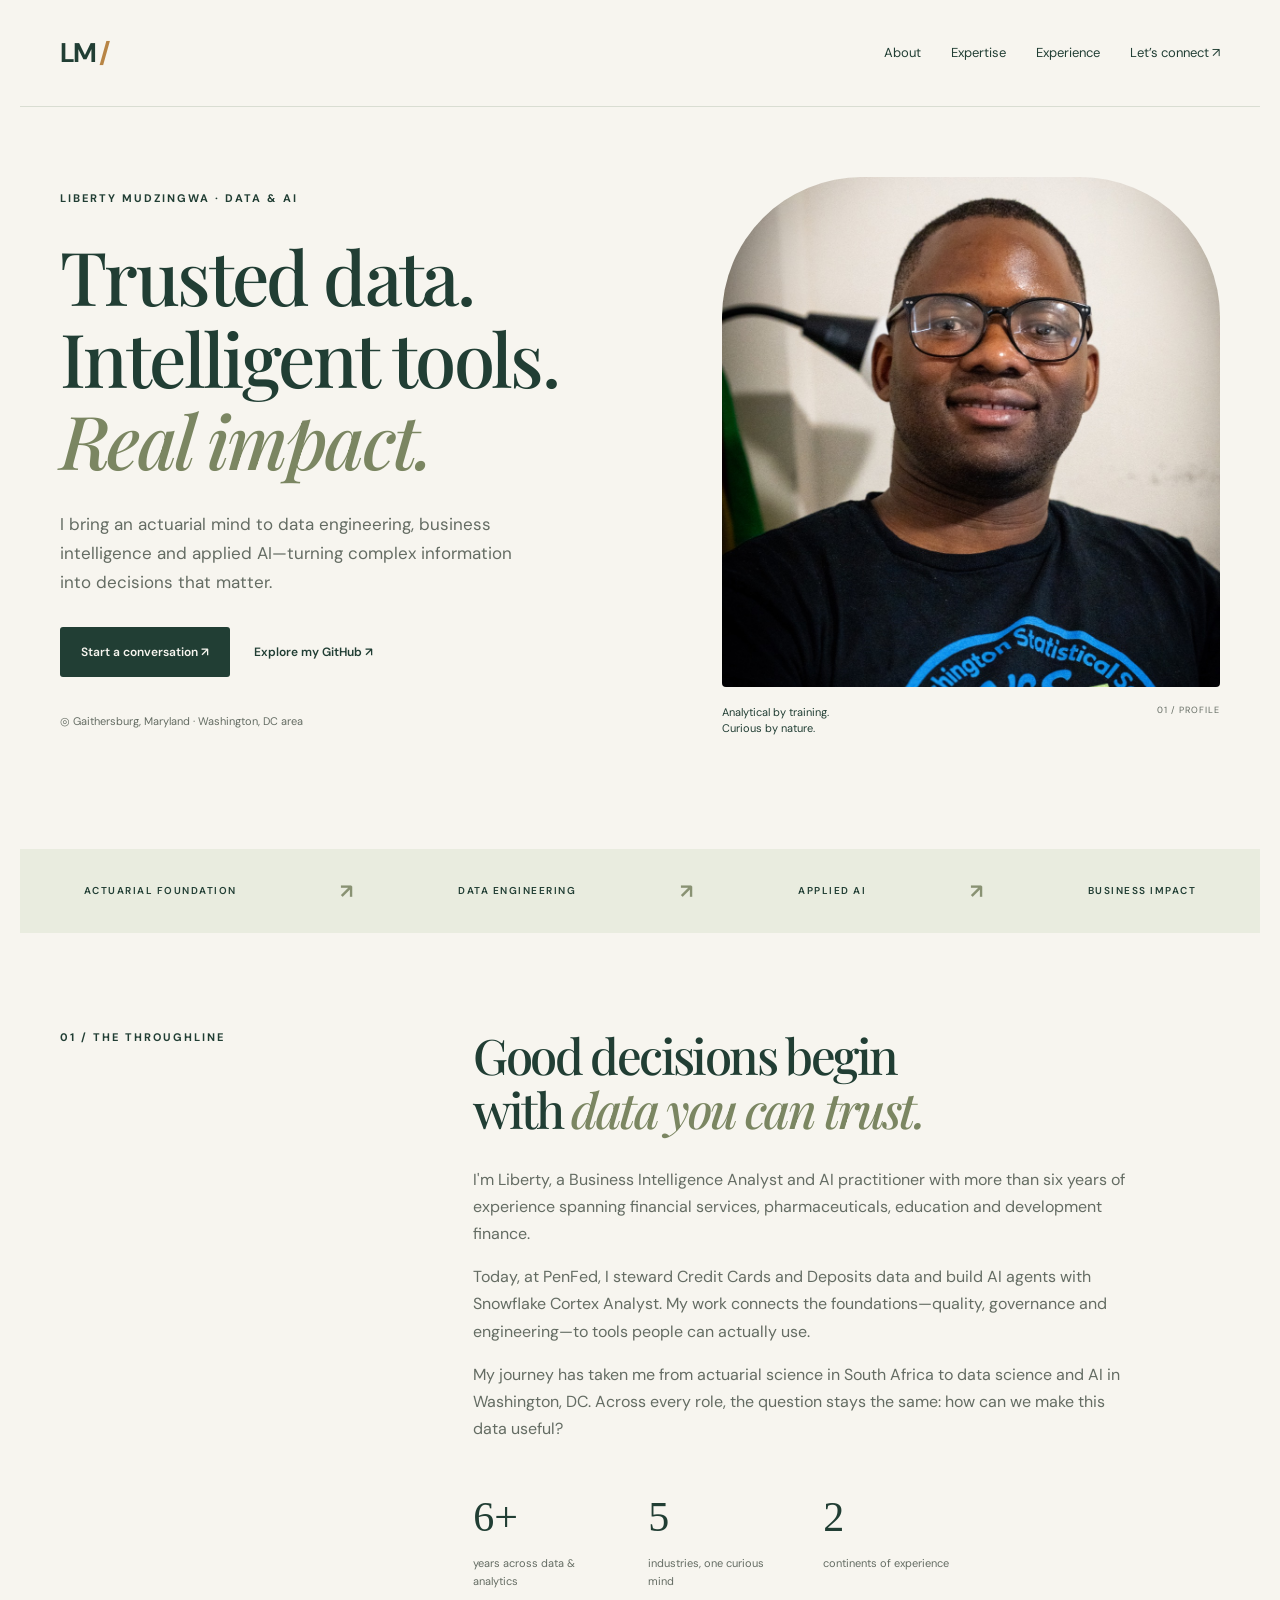
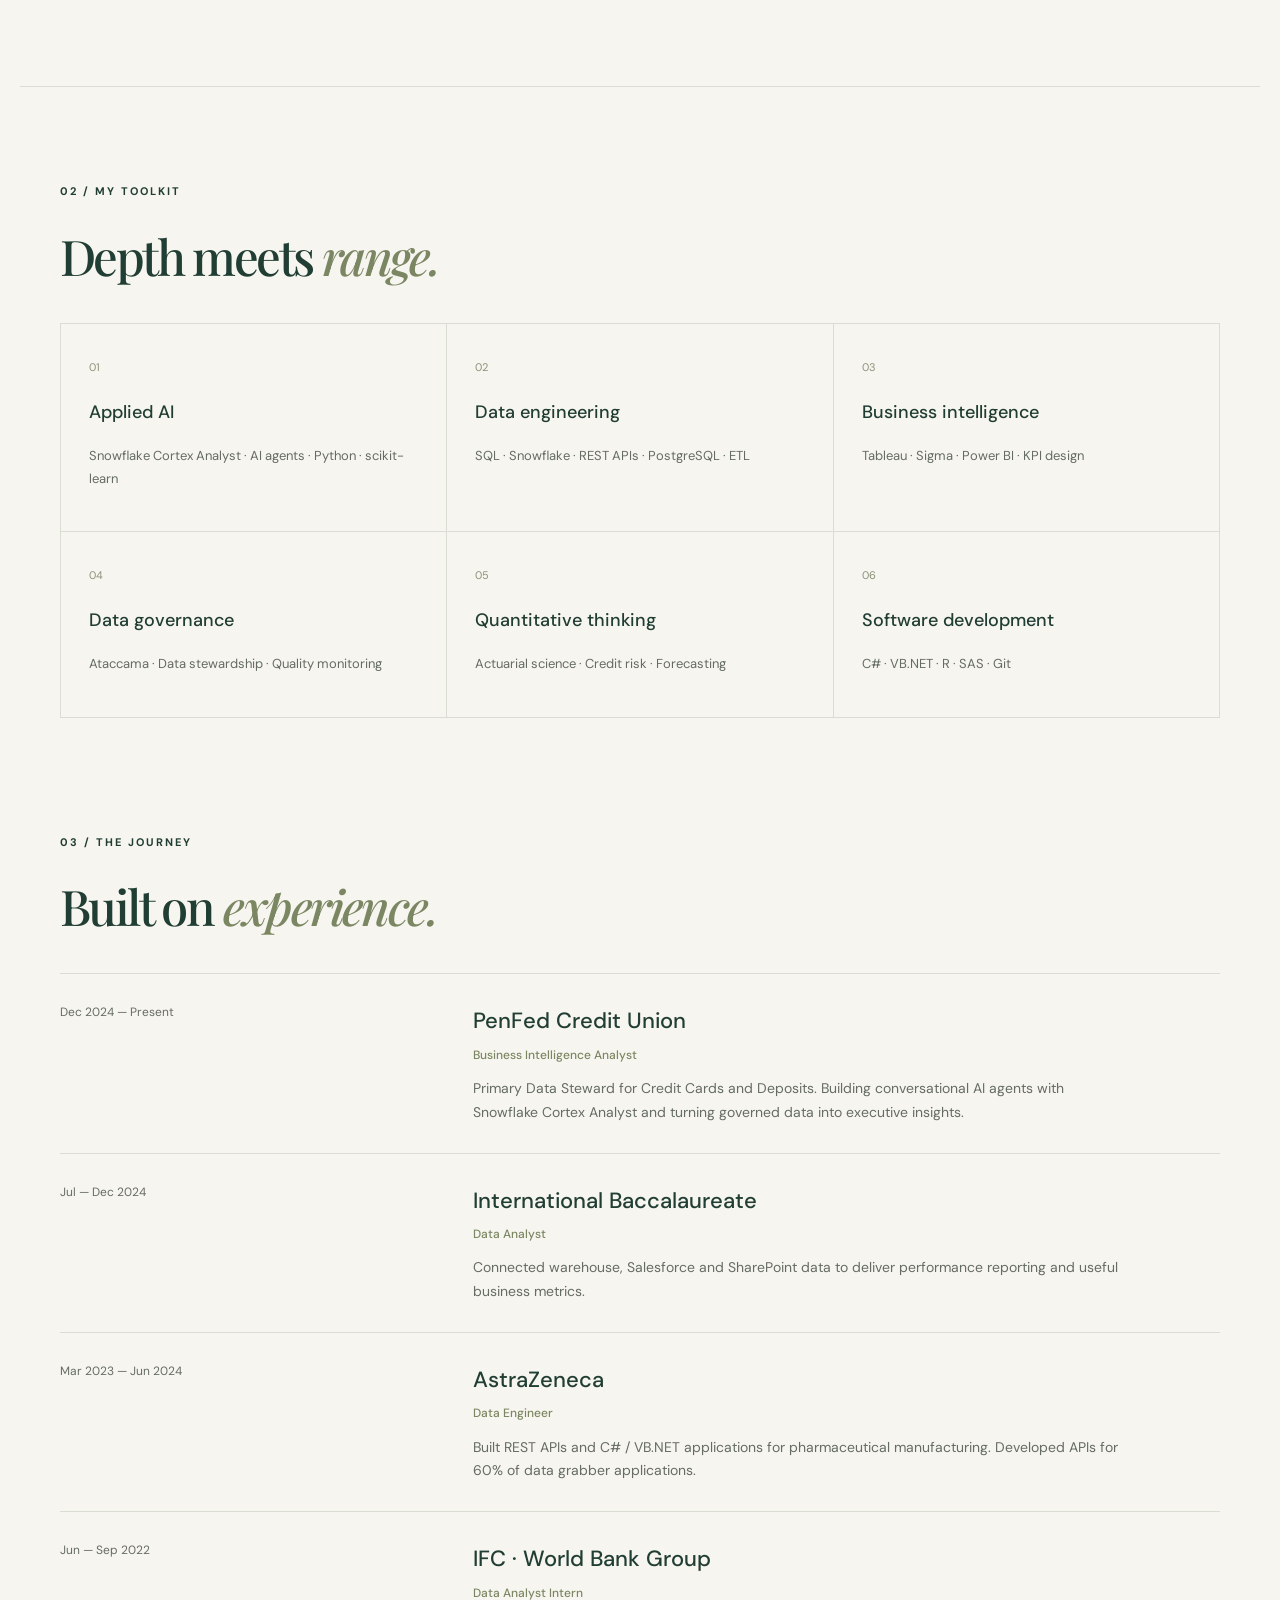
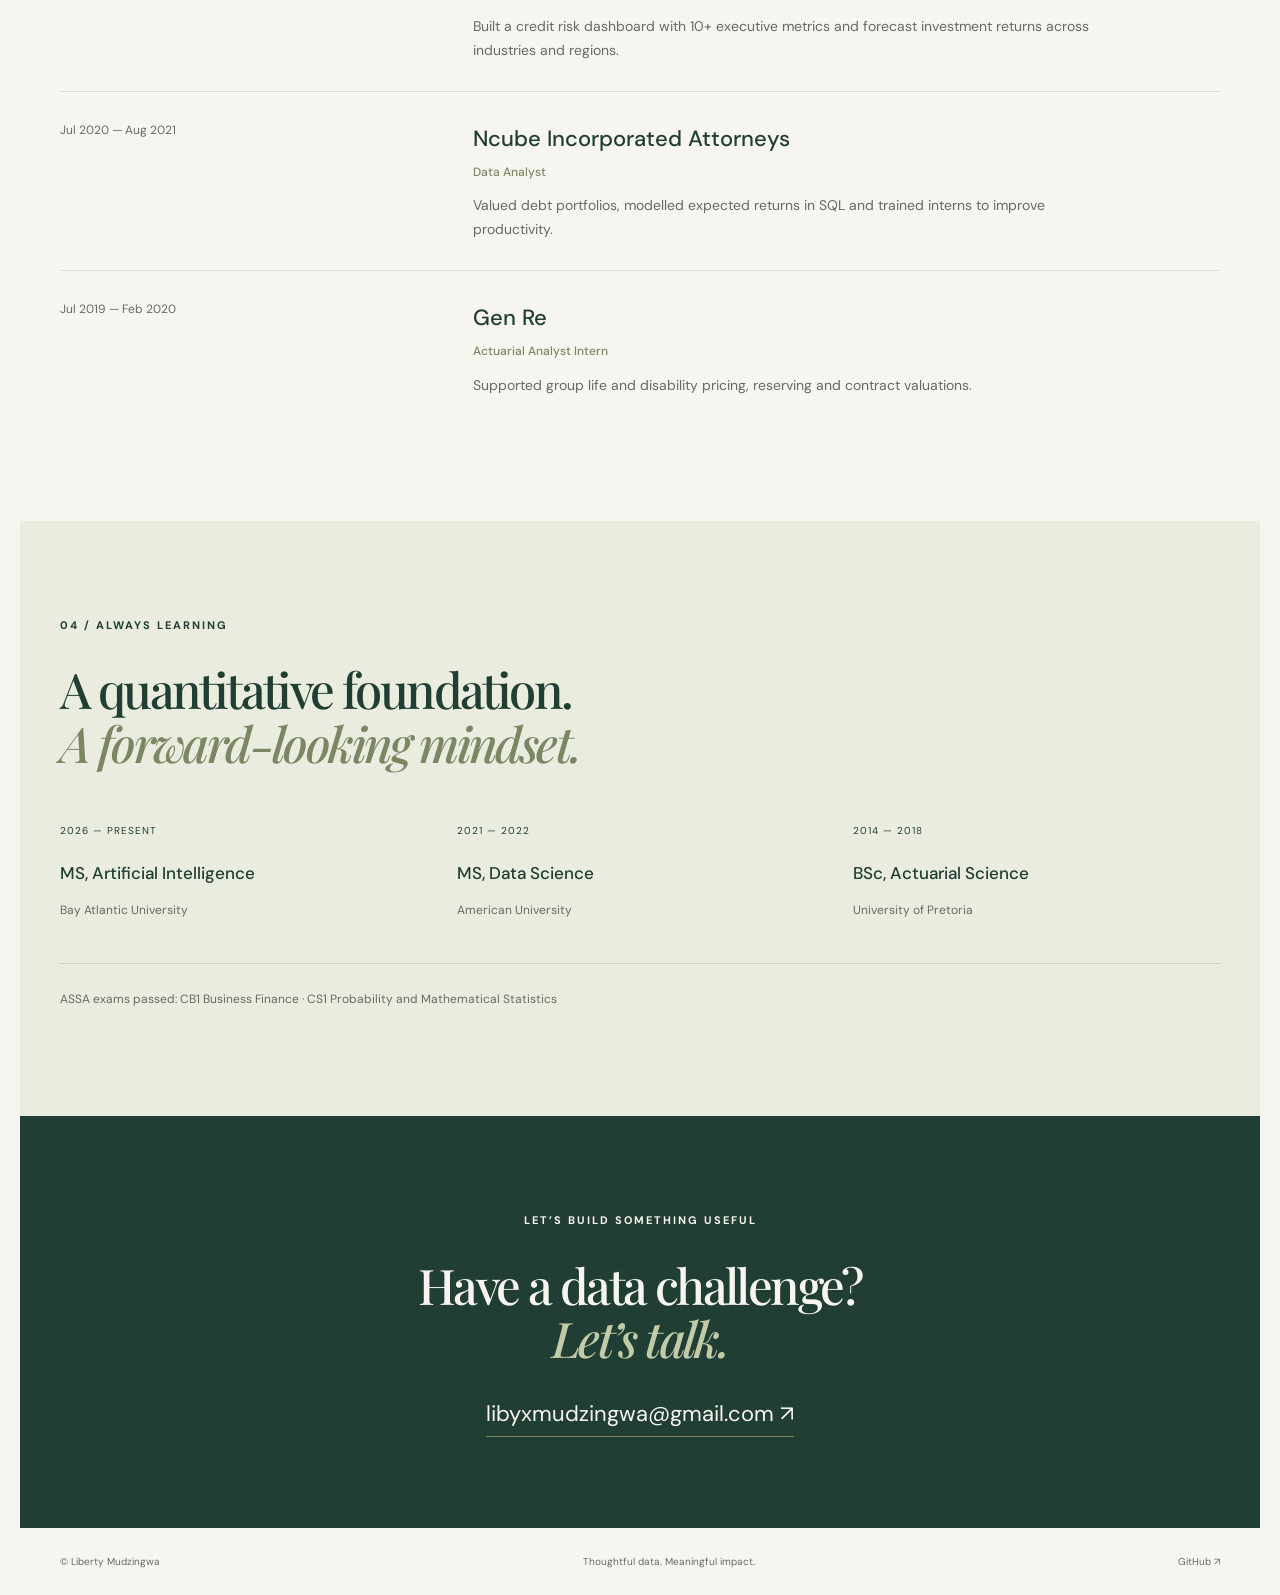
==== index.html @ 450eabef "Publish Liberty Mudzingwa personal portfolio" ====
<!doctype html><html lang="en"><head><meta charset="UTF-8"><meta name="viewport" content="width=device-width,initial-scale=1"><meta name="description" content="Liberty Mudzingwa — Business Intelligence Analyst and AI practitioner. Building intelligent tools on trusted data."><meta name="theme-color" content="#213e34"><title>Liberty Mudzingwa | Data & AI</title><link rel="stylesheet" href="style.css"></head><body><header><a class="brand" href="#">LM<span> / </span></a><nav aria-label="Main navigation"><a href="#about">About</a><a href="#expertise">Expertise</a><a href="#experience">Experience</a><a href="mailto:libyxmudzingwa@gmail.com">Let’s connect ↗</a></nav></header><main><section class="hero"><div class="intro"><p class="eyebrow">LIBERTY MUDZINGWA · DATA & AI</p><h1>Trusted data.<br>Intelligent tools.<br><em>Real impact.</em></h1><p class="lead">I bring an actuarial mind to data engineering, business intelligence and applied AI—turning complex information into decisions that matter.</p><div class="actions"><a class="button" href="mailto:libyxmudzingwa@gmail.com">Start a conversation ↗</a><a href="https://github.com/libertymdz">Explore my GitHub ↗</a></div><p class="location">◎ Gaithersburg, Maryland · Washington, DC area</p></div><figure><img src="profile.jpg" alt="Liberty Mudzingwa smiling, wearing glasses and a Washington Statistical Society shirt"><figcaption><span>Analytical by training.<br>Curious by nature.</span><span>01 / PROFILE</span></figcaption></figure></section><div class="strip"><span>ACTUARIAL FOUNDATION</span><b>↗</b><span>DATA ENGINEERING</span><b>↗</b><span>APPLIED AI</span><b>↗</b><span>BUSINESS IMPACT</span></div><section id="about" class="about"><p class="eyebrow">01 / THE THROUGHLINE</p><div><h2>Good decisions begin<br>with <em>data you can trust.</em></h2><p>I'm Liberty, a Business Intelligence Analyst and AI practitioner with more than six years of experience spanning financial services, pharmaceuticals, education and development finance.</p><p>Today, at PenFed, I steward Credit Cards and Deposits data and build AI agents with Snowflake Cortex Analyst. My work connects the foundations—quality, governance and engineering—to tools people can actually use.</p><p>My journey has taken me from actuarial science in South Africa to data science and AI in Washington, DC. Across every role, the question stays the same: how can we make this data useful?</p><div class="facts"><div><strong>6+</strong><span>years across data & analytics</span></div><div><strong>5</strong><span>industries, one curious mind</span></div><div><strong>2</strong><span>continents of experience</span></div></div></div></section><section id="expertise"><div class="section-title"><p class="eyebrow">02 / MY TOOLKIT</p><h2>Depth meets <em>range.</em></h2></div><div class="skills"><article class="skill"><span>01</span><h3>Applied AI</h3><p>Snowflake Cortex Analyst · AI agents · Python · scikit-learn</p></article><article class="skill"><span>02</span><h3>Data engineering</h3><p>SQL · Snowflake · REST APIs · PostgreSQL · ETL</p></article><article class="skill"><span>03</span><h3>Business intelligence</h3><p>Tableau · Sigma · Power BI · KPI design</p></article><article class="skill"><span>04</span><h3>Data governance</h3><p>Ataccama · Data stewardship · Quality monitoring</p></article><article class="skill"><span>05</span><h3>Quantitative thinking</h3><p>Actuarial science · Credit risk · Forecasting</p></article><article class="skill"><span>06</span><h3>Software development</h3><p>C# · VB.NET · R · SAS · Git</p></article></div></section><section id="experience"><div class="section-title"><p class="eyebrow">03 / THE JOURNEY</p><h2>Built on <em>experience.</em></h2></div><div class="timeline"><article class="role"><span>Dec 2024 — Present</span><div><h3>PenFed Credit Union</h3><h4>Business Intelligence Analyst</h4><p>Primary Data Steward for Credit Cards and Deposits. Building conversational AI agents with Snowflake Cortex Analyst and turning governed data into executive insights.</p></div></article><article class="role"><span>Jul — Dec 2024</span><div><h3>International Baccalaureate</h3><h4>Data Analyst</h4><p>Connected warehouse, Salesforce and SharePoint data to deliver performance reporting and useful business metrics.</p></div></article><article class="role"><span>Mar 2023 — Jun 2024</span><div><h3>AstraZeneca</h3><h4>Data Engineer</h4><p>Built REST APIs and C# / VB.NET applications for pharmaceutical manufacturing. Developed APIs for 60% of data grabber applications.</p></div></article><article class="role"><span>Jun — Sep 2022</span><div><h3>IFC · World Bank Group</h3><h4>Data Analyst Intern</h4><p>Built a credit risk dashboard with 10+ executive metrics and forecast investment returns across industries and regions.</p></div></article><article class="role"><span>Jul 2020 — Aug 2021</span><div><h3>Ncube Incorporated Attorneys</h3><h4>Data Analyst</h4><p>Valued debt portfolios, modelled expected returns in SQL and trained interns to improve productivity.</p></div></article><article class="role"><span>Jul 2019 — Feb 2020</span><div><h3>Gen Re</h3><h4>Actuarial Analyst Intern</h4><p>Supported group life and disability pricing, reserving and contract valuations.</p></div></article></div></section><section class="education"><p class="eyebrow">04 / ALWAYS LEARNING</p><h2>A quantitative foundation.<br><em>A forward-looking mindset.</em></h2><div class="degrees"><article><small>2026 — PRESENT</small><h3>MS, Artificial Intelligence</h3><p>Bay Atlantic University</p></article><article><small>2021 — 2022</small><h3>MS, Data Science</h3><p>American University</p></article><article><small>2014 — 2018</small><h3>BSc, Actuarial Science</h3><p>University of Pretoria</p></article></div><p class="exam">ASSA exams passed: CB1 Business Finance · CS1 Probability and Mathematical Statistics</p></section><section class="contact"><p class="eyebrow">LET’S BUILD SOMETHING USEFUL</p><h2>Have a data challenge?<br><em>Let’s talk.</em></h2><a href="mailto:libyxmudzingwa@gmail.com">libyxmudzingwa@gmail.com ↗</a></section></main><footer><span>© Liberty Mudzingwa</span><span>Thoughtful data. Meaningful impact.</span><a href="https://github.com/libertymdz">GitHub ↗</a></footer></body></html>
---- style.css ----
@import url('https://fonts.googleapis.com/css2?family=DM+Sans:wght@400;500;600;700&family=Playfair+Display:ital,wght@0,500;0,600;1,500&display=swap');
:root{--paper:#f7f5ef;--ink:#213e34;--muted:#646c63;--line:#d9ddd2}*{box-sizing:border-box}html{scroll-behavior:smooth;scroll-padding-top:30px}body{margin:0;background:var(--paper);color:var(--ink);font-family:'DM Sans',sans-serif;font-size:16px;line-height:1.7}a{color:inherit;text-decoration:none}a:hover{text-decoration:underline;text-underline-offset:5px}a:focus-visible{outline:3px solid #b88545;outline-offset:6px}header,main,footer{max-width:1240px;margin:auto}header{padding:30px 40px;display:flex;justify-content:space-between;align-items:center;border-bottom:1px solid var(--line)}.brand{font-weight:700;font-size:27px;letter-spacing:-2px}.brand span{color:#b88545}nav{display:flex;gap:30px;font-size:13px}section{padding:95px 40px}.hero{display:grid;grid-template-columns:1.2fr 1fr;gap:65px;padding-top:70px;align-items:center}.eyebrow{font-size:11px;font-weight:700;letter-spacing:2px;margin:0 0 28px}h1,h2{font-family:'Playfair Display',Georgia,serif;font-weight:500;letter-spacing:-2.6px;line-height:1.1;margin:0 0 30px}h1{font-size:clamp(46px,5.8vw,76px)}h2{font-size:clamp(34px,4vw,49px)}em{font-weight:500;color:#7b8662}.lead{max-width:480px;color:var(--muted);font-size:17px}.actions{display:flex;gap:24px;align-items:center;margin:30px 0;font-size:12px;font-weight:600}.button{background:var(--ink);color:var(--paper);padding:15px 21px;border-radius:3px}.location{font-size:11px;color:var(--muted);margin-top:35px}figure{margin:0;position:relative}figure img{width:100%;height:510px;object-fit:cover;object-position:center 33%;border-radius:140px 140px 4px 4px;display:block}figcaption{display:flex;justify-content:space-between;padding:17px 0;font-size:11px;line-height:1.5}figcaption span:last-child{font-size:9px;letter-spacing:1px;color:var(--muted)}.strip{display:flex;justify-content:space-around;align-items:center;gap:16px;background:#e9ecdf;padding:25px 20px;font-size:10px;font-weight:600;letter-spacing:1.5px}.strip b{font-size:20px;color:#899273}.about{display:grid;grid-template-columns:1fr 2fr;gap:40px;border-bottom:1px solid var(--line)}.about p:not(.eyebrow){color:var(--muted);max-width:660px}.facts{display:flex;gap:45px;margin-top:40px}.facts strong{display:block;font-family:Georgia,serif;font-size:42px;font-weight:400}.facts span{display:block;max-width:130px;font-size:11px;color:var(--muted)}.section-title{margin-bottom:40px}.skills{display:grid;grid-template-columns:repeat(3,1fr);border-top:1px solid var(--line);border-left:1px solid var(--line)}.skill{padding:28px;border-right:1px solid var(--line);border-bottom:1px solid var(--line)}.skill>span{font-size:11px;color:#8a927a}.skill h3{font-size:18px;font-weight:500}.skill p{font-size:13px;color:var(--muted)}#experience{padding-top:20px}.role{display:grid;grid-template-columns:1fr 2fr;gap:40px;padding:28px 0;border-top:1px solid var(--line)}.role>span{font-size:12px;color:var(--muted)}.role h3{font-size:22px;margin:0;font-weight:500}.role h4{font-size:12px;font-weight:500;color:#7b8662;margin:5px 0 12px}.role p{font-size:14px;color:var(--muted);margin:0;max-width:650px}.education{background:#e9ecdf}.degrees{display:grid;grid-template-columns:repeat(3,1fr);gap:30px;margin-top:45px}.degrees small{font-size:10px;letter-spacing:1px}.degrees h3{font-size:17px;font-weight:500;margin-bottom:0}.degrees p,.exam{font-size:12px;color:var(--muted)}.exam{border-top:1px solid #ccd2c1;padding-top:25px;margin-top:30px}.contact{text-align:center;padding:95px 20px;background:var(--ink);color:var(--paper)}.contact em{color:#c1cba7}.contact>a{font-size:clamp(14px,2.5vw,22px);border-bottom:1px solid #7b8662;padding-bottom:8px}footer{padding:25px 40px;display:flex;justify-content:space-between;font-size:10px;color:var(--muted)}@media(max-width:760px){header{padding:20px}nav{gap:15px;font-size:11px}nav a:nth-child(2){display:none}section{padding:60px 24px}.hero{grid-template-columns:1fr;gap:30px;padding-top:45px}figure img{height:450px}.about{grid-template-columns:1fr;gap:5px}.skills{grid-template-columns:repeat(2,1fr)}.strip{flex-wrap:wrap;font-size:8px}.strip b{display:none}.role{grid-template-columns:1fr;gap:10px}.degrees{grid-template-columns:1fr;gap:16px}.facts{gap:25px}.actions{gap:18px}footer{padding:25px 20px;gap:15px}footer span:nth-child(2){display:none}}@media(prefers-reduced-motion:reduce){html{scroll-behavior:auto}}
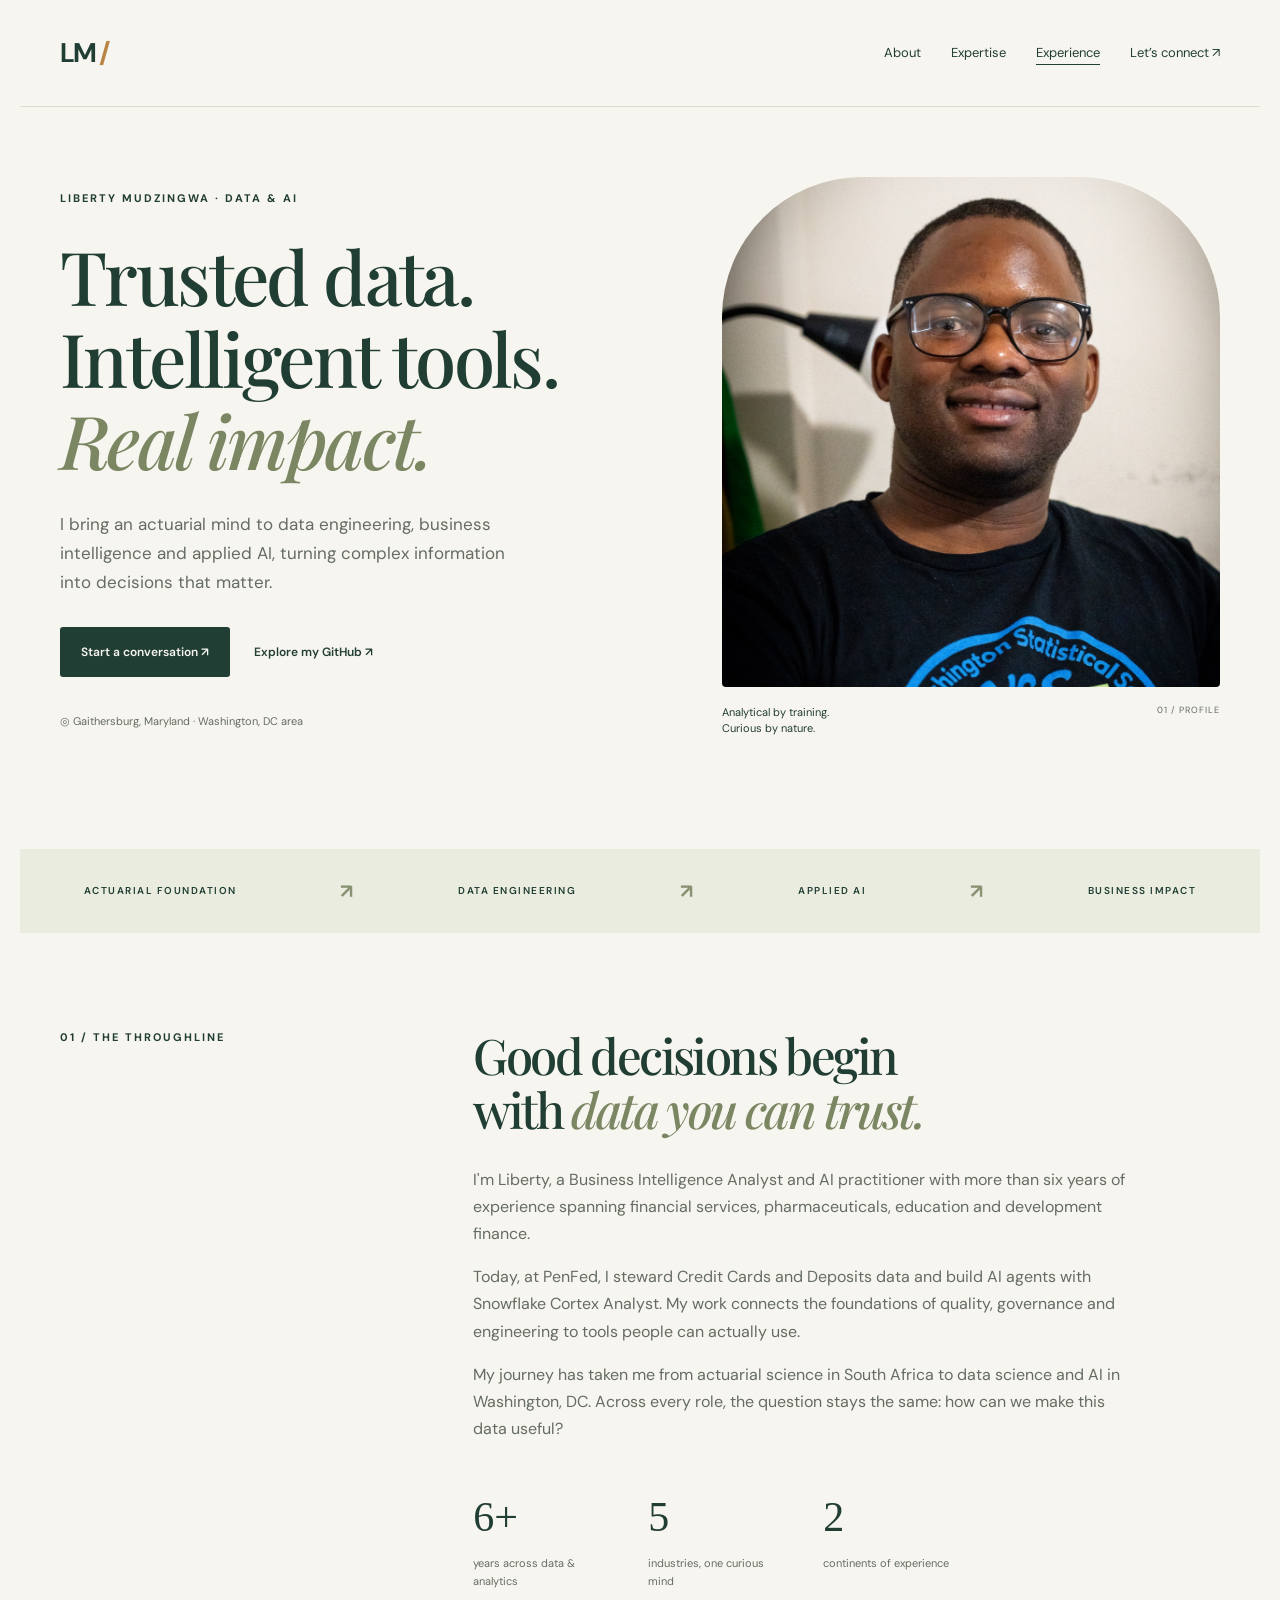
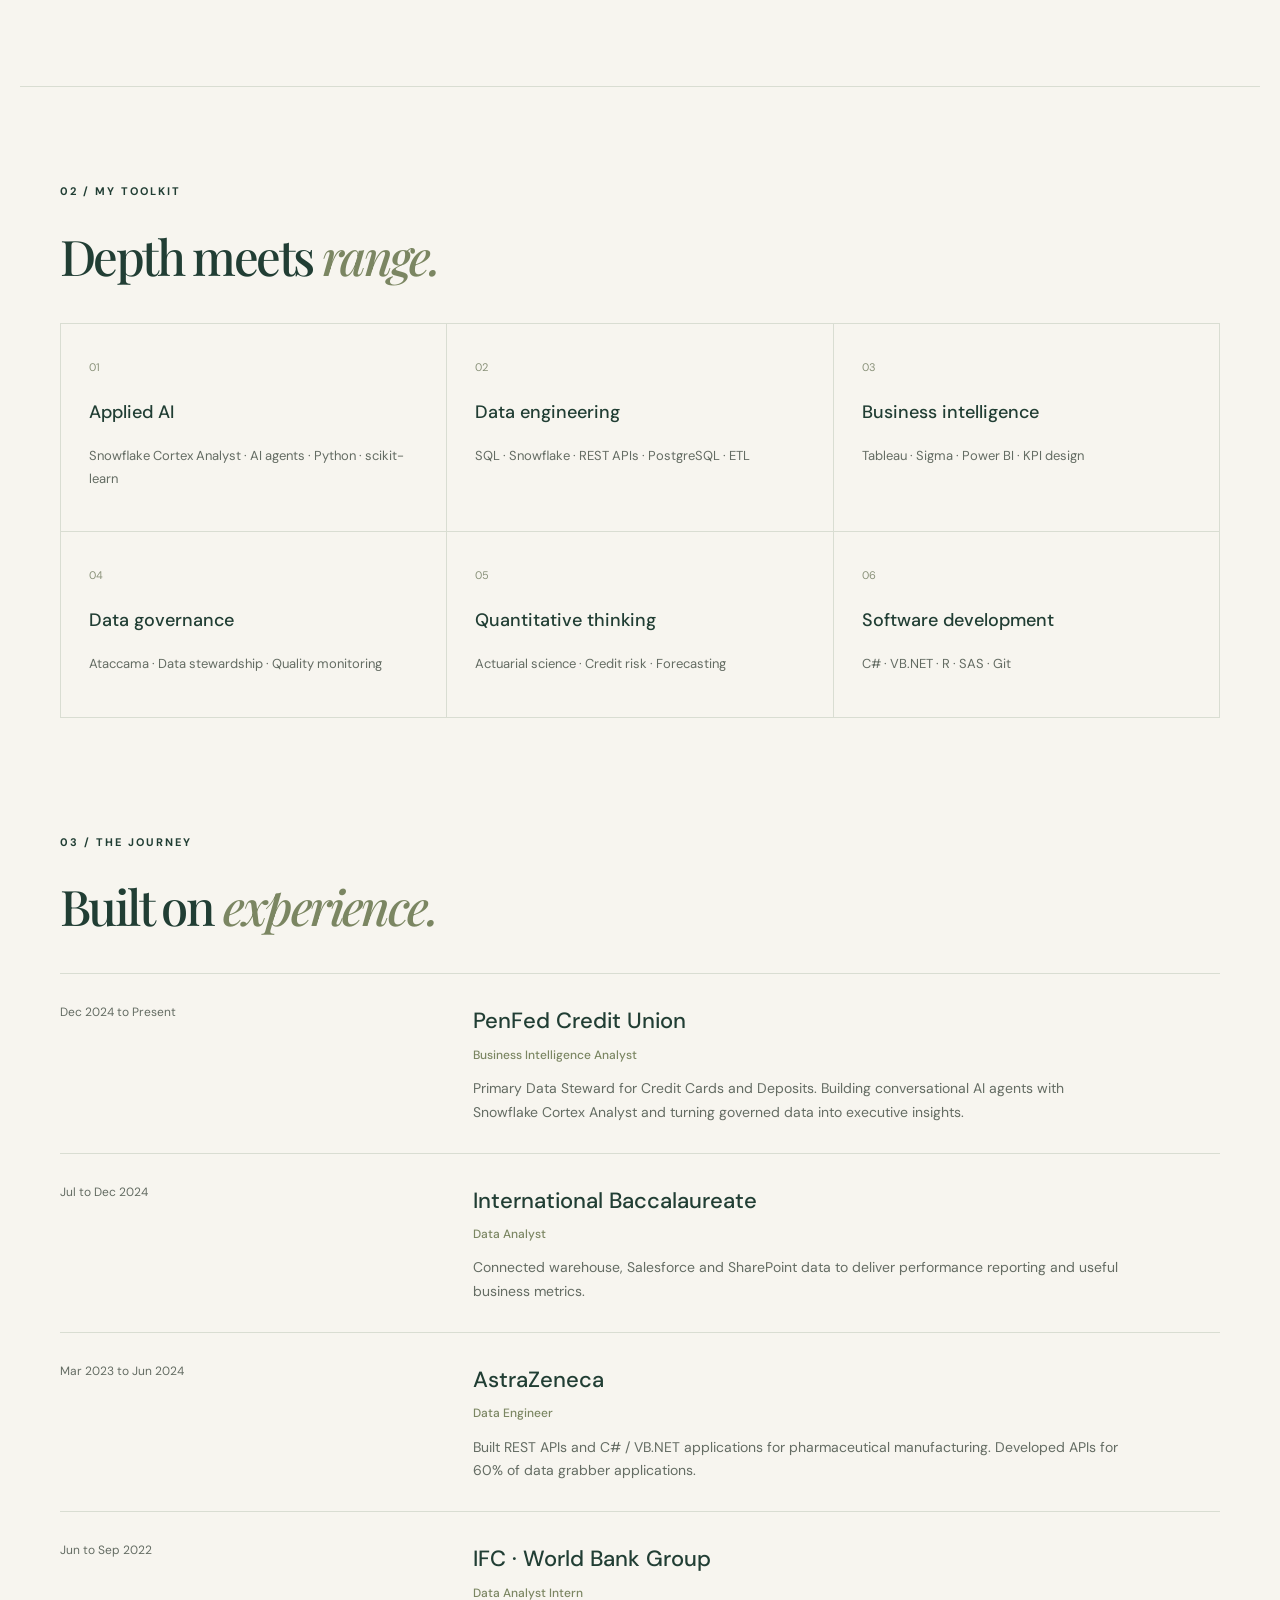
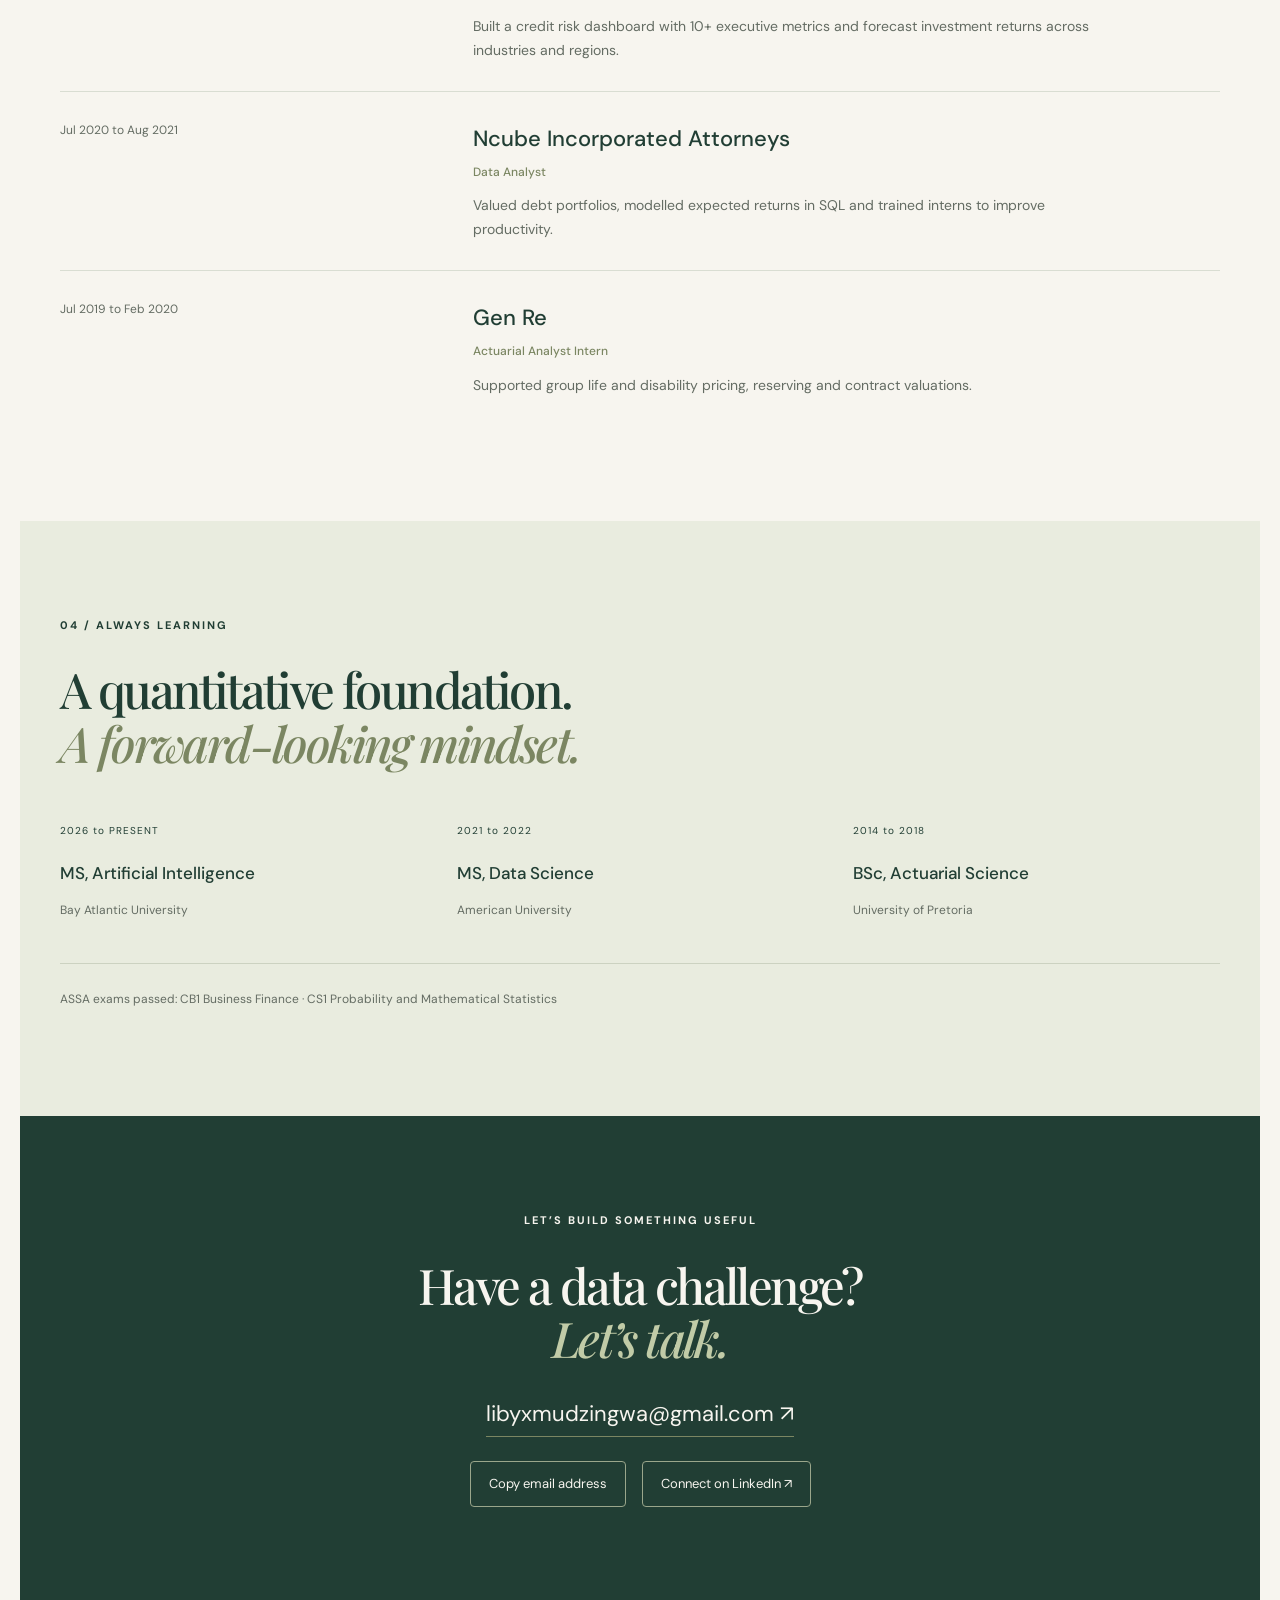
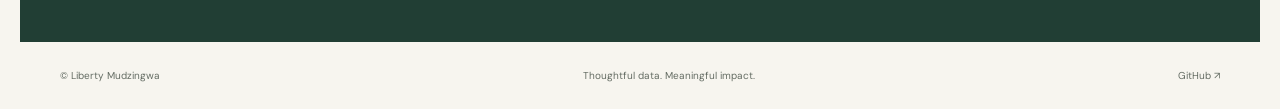
==== commit 0c329496: "Improve responsive navigation and interactions; remove em dashes" ====
--- a/index.html
+++ b/index.html
@@ -1 +1,16 @@
-<!doctype html><html lang="en"><head><meta charset="UTF-8"><meta name="viewport" content="width=device-width,initial-scale=1"><meta name="description" content="Liberty Mudzingwa — Business Intelligence Analyst and AI practitioner. Building intelligent tools on trusted data."><meta name="theme-color" content="#213e34"><title>Liberty Mudzingwa | Data & AI</title><link rel="stylesheet" href="style.css"></head><body><header><a class="brand" href="#">LM<span> / </span></a><nav aria-label="Main navigation"><a href="#about">About</a><a href="#expertise">Expertise</a><a href="#experience">Experience</a><a href="mailto:libyxmudzingwa@gmail.com">Let’s connect ↗</a></nav></header><main><section class="hero"><div class="intro"><p class="eyebrow">LIBERTY MUDZINGWA · DATA & AI</p><h1>Trusted data.<br>Intelligent tools.<br><em>Real impact.</em></h1><p class="lead">I bring an actuarial mind to data engineering, business intelligence and applied AI—turning complex information into decisions that matter.</p><div class="actions"><a class="button" href="mailto:libyxmudzingwa@gmail.com">Start a conversation ↗</a><a href="https://github.com/libertymdz">Explore my GitHub ↗</a></div><p class="location">◎ Gaithersburg, Maryland · Washington, DC area</p></div><figure><img src="profile.jpg" alt="Liberty Mudzingwa smiling, wearing glasses and a Washington Statistical Society shirt"><figcaption><span>Analytical by training.<br>Curious by nature.</span><span>01 / PROFILE</span></figcaption></figure></section><div class="strip"><span>ACTUARIAL FOUNDATION</span><b>↗</b><span>DATA ENGINEERING</span><b>↗</b><span>APPLIED AI</span><b>↗</b><span>BUSINESS IMPACT</span></div><section id="about" class="about"><p class="eyebrow">01 / THE THROUGHLINE</p><div><h2>Good decisions begin<br>with <em>data you can trust.</em></h2><p>I'm Liberty, a Business Intelligence Analyst and AI practitioner with more than six years of experience spanning financial services, pharmaceuticals, education and development finance.</p><p>Today, at PenFed, I steward Credit Cards and Deposits data and build AI agents with Snowflake Cortex Analyst. My work connects the foundations—quality, governance and engineering—to tools people can actually use.</p><p>My journey has taken me from actuarial science in South Africa to data science and AI in Washington, DC. Across every role, the question stays the same: how can we make this data useful?</p><div class="facts"><div><strong>6+</strong><span>years across data & analytics</span></div><div><strong>5</strong><span>industries, one curious mind</span></div><div><strong>2</strong><span>continents of experience</span></div></div></div></section><section id="expertise"><div class="section-title"><p class="eyebrow">02 / MY TOOLKIT</p><h2>Depth meets <em>range.</em></h2></div><div class="skills"><article class="skill"><span>01</span><h3>Applied AI</h3><p>Snowflake Cortex Analyst · AI agents · Python · scikit-learn</p></article><article class="skill"><span>02</span><h3>Data engineering</h3><p>SQL · Snowflake · REST APIs · PostgreSQL · ETL</p></article><article class="skill"><span>03</span><h3>Business intelligence</h3><p>Tableau · Sigma · Power BI · KPI design</p></article><article class="skill"><span>04</span><h3>Data governance</h3><p>Ataccama · Data stewardship · Quality monitoring</p></article><article class="skill"><span>05</span><h3>Quantitative thinking</h3><p>Actuarial science · Credit risk · Forecasting</p></article><article class="skill"><span>06</span><h3>Software development</h3><p>C# · VB.NET · R · SAS · Git</p></article></div></section><section id="experience"><div class="section-title"><p class="eyebrow">03 / THE JOURNEY</p><h2>Built on <em>experience.</em></h2></div><div class="timeline"><article class="role"><span>Dec 2024 — Present</span><div><h3>PenFed Credit Union</h3><h4>Business Intelligence Analyst</h4><p>Primary Data Steward for Credit Cards and Deposits. Building conversational AI agents with Snowflake Cortex Analyst and turning governed data into executive insights.</p></div></article><article class="role"><span>Jul — Dec 2024</span><div><h3>International Baccalaureate</h3><h4>Data Analyst</h4><p>Connected warehouse, Salesforce and SharePoint data to deliver performance reporting and useful business metrics.</p></div></article><article class="role"><span>Mar 2023 — Jun 2024</span><div><h3>AstraZeneca</h3><h4>Data Engineer</h4><p>Built REST APIs and C# / VB.NET applications for pharmaceutical manufacturing. Developed APIs for 60% of data grabber applications.</p></div></article><article class="role"><span>Jun — Sep 2022</span><div><h3>IFC · World Bank Group</h3><h4>Data Analyst Intern</h4><p>Built a credit risk dashboard with 10+ executive metrics and forecast investment returns across industries and regions.</p></div></article><article class="role"><span>Jul 2020 — Aug 2021</span><div><h3>Ncube Incorporated Attorneys</h3><h4>Data Analyst</h4><p>Valued debt portfolios, modelled expected returns in SQL and trained interns to improve productivity.</p></div></article><article class="role"><span>Jul 2019 — Feb 2020</span><div><h3>Gen Re</h3><h4>Actuarial Analyst Intern</h4><p>Supported group life and disability pricing, reserving and contract valuations.</p></div></article></div></section><section class="education"><p class="eyebrow">04 / ALWAYS LEARNING</p><h2>A quantitative foundation.<br><em>A forward-looking mindset.</em></h2><div class="degrees"><article><small>2026 — PRESENT</small><h3>MS, Artificial Intelligence</h3><p>Bay Atlantic University</p></article><article><small>2021 — 2022</small><h3>MS, Data Science</h3><p>American University</p></article><article><small>2014 — 2018</small><h3>BSc, Actuarial Science</h3><p>University of Pretoria</p></article></div><p class="exam">ASSA exams passed: CB1 Business Finance · CS1 Probability and Mathematical Statistics</p></section><section class="contact"><p class="eyebrow">LET’S BUILD SOMETHING USEFUL</p><h2>Have a data challenge?<br><em>Let’s talk.</em></h2><a href="mailto:libyxmudzingwa@gmail.com">libyxmudzingwa@gmail.com ↗</a></section></main><footer><span>© Liberty Mudzingwa</span><span>Thoughtful data. Meaningful impact.</span><a href="https://github.com/libertymdz">GitHub ↗</a></footer></body></html>+<!doctype html><html lang="en"><head><meta charset="UTF-8"><meta name="viewport" content="width=device-width,initial-scale=1"><meta name="description" content="Liberty Mudzingwa | Business Intelligence Analyst and AI practitioner. Building intelligent tools on trusted data."><meta name="theme-color" content="#213e34"><title>Liberty Mudzingwa | Data & AI</title><link rel="stylesheet" href="style.css"></head><body><header><a class="brand" href="#">LM<span> / </span></a><button class="menu-toggle" type="button" aria-expanded="false" aria-controls="main-nav">Menu <span aria-hidden="true">☰</span></button><nav id="main-nav" aria-label="Main navigation"><a href="#about">About</a><a href="#expertise">Expertise</a><a href="#experience">Experience</a><a href="mailto:libyxmudzingwa@gmail.com">Let’s connect ↗</a></nav></header><main id="top"><section class="hero"><div class="intro"><p class="eyebrow">LIBERTY MUDZINGWA · DATA & AI</p><h1>Trusted data.<br>Intelligent tools.<br><em>Real impact.</em></h1><p class="lead">I bring an actuarial mind to data engineering, business intelligence and applied AI, turning complex information into decisions that matter.</p><div class="actions"><a class="button" href="mailto:libyxmudzingwa@gmail.com">Start a conversation ↗</a><a href="https://github.com/libertymdz">Explore my GitHub ↗</a></div><p class="location">◎ Gaithersburg, Maryland · Washington, DC area</p></div><figure><img src="profile.jpg" alt="Liberty Mudzingwa smiling, wearing glasses and a Washington Statistical Society shirt"><figcaption><span>Analytical by training.<br>Curious by nature.</span><span>01 / PROFILE</span></figcaption></figure></section><div class="strip"><span>ACTUARIAL FOUNDATION</span><b>↗</b><span>DATA ENGINEERING</span><b>↗</b><span>APPLIED AI</span><b>↗</b><span>BUSINESS IMPACT</span></div><section id="about" class="about"><p class="eyebrow">01 / THE THROUGHLINE</p><div><h2>Good decisions begin<br>with <em>data you can trust.</em></h2><p>I'm Liberty, a Business Intelligence Analyst and AI practitioner with more than six years of experience spanning financial services, pharmaceuticals, education and development finance.</p><p>Today, at PenFed, I steward Credit Cards and Deposits data and build AI agents with Snowflake Cortex Analyst. My work connects the foundations of quality, governance and engineering to tools people can actually use.</p><p>My journey has taken me from actuarial science in South Africa to data science and AI in Washington, DC. Across every role, the question stays the same: how can we make this data useful?</p><div class="facts"><div><strong>6+</strong><span>years across data & analytics</span></div><div><strong>5</strong><span>industries, one curious mind</span></div><div><strong>2</strong><span>continents of experience</span></div></div></div></section><section id="expertise"><div class="section-title"><p class="eyebrow">02 / MY TOOLKIT</p><h2>Depth meets <em>range.</em></h2></div><div class="skills"><article class="skill"><span>01</span><h3>Applied AI</h3><p>Snowflake Cortex Analyst · AI agents · Python · scikit-learn</p></article><article class="skill"><span>02</span><h3>Data engineering</h3><p>SQL · Snowflake · REST APIs · PostgreSQL · ETL</p></article><article class="skill"><span>03</span><h3>Business intelligence</h3><p>Tableau · Sigma · Power BI · KPI design</p></article><article class="skill"><span>04</span><h3>Data governance</h3><p>Ataccama · Data stewardship · Quality monitoring</p></article><article class="skill"><span>05</span><h3>Quantitative thinking</h3><p>Actuarial science · Credit risk · Forecasting</p></article><article class="skill"><span>06</span><h3>Software development</h3><p>C# · VB.NET · R · SAS · Git</p></article></div></section><section id="experience"><div class="section-title"><p class="eyebrow">03 / THE JOURNEY</p><h2>Built on <em>experience.</em></h2></div><div class="timeline"><article class="role"><span>Dec 2024 to Present</span><div><h3>PenFed Credit Union</h3><h4>Business Intelligence Analyst</h4><p>Primary Data Steward for Credit Cards and Deposits. Building conversational AI agents with Snowflake Cortex Analyst and turning governed data into executive insights.</p></div></article><article class="role"><span>Jul to Dec 2024</span><div><h3>International Baccalaureate</h3><h4>Data Analyst</h4><p>Connected warehouse, Salesforce and SharePoint data to deliver performance reporting and useful business metrics.</p></div></article><article class="role"><span>Mar 2023 to Jun 2024</span><div><h3>AstraZeneca</h3><h4>Data Engineer</h4><p>Built REST APIs and C# / VB.NET applications for pharmaceutical manufacturing. Developed APIs for 60% of data grabber applications.</p></div></article><article class="role"><span>Jun to Sep 2022</span><div><h3>IFC · World Bank Group</h3><h4>Data Analyst Intern</h4><p>Built a credit risk dashboard with 10+ executive metrics and forecast investment returns across industries and regions.</p></div></article><article class="role"><span>Jul 2020 to Aug 2021</span><div><h3>Ncube Incorporated Attorneys</h3><h4>Data Analyst</h4><p>Valued debt portfolios, modelled expected returns in SQL and trained interns to improve productivity.</p></div></article><article class="role"><span>Jul 2019 to Feb 2020</span><div><h3>Gen Re</h3><h4>Actuarial Analyst Intern</h4><p>Supported group life and disability pricing, reserving and contract valuations.</p></div></article></div></section><section class="education"><p class="eyebrow">04 / ALWAYS LEARNING</p><h2>A quantitative foundation.<br><em>A forward-looking mindset.</em></h2><div class="degrees"><article><small>2026 to PRESENT</small><h3>MS, Artificial Intelligence</h3><p>Bay Atlantic University</p></article><article><small>2021 to 2022</small><h3>MS, Data Science</h3><p>American University</p></article><article><small>2014 to 2018</small><h3>BSc, Actuarial Science</h3><p>University of Pretoria</p></article></div><p class="exam">ASSA exams passed: CB1 Business Finance · CS1 Probability and Mathematical Statistics</p></section><section class="contact" id="contact"><p class="eyebrow">LET’S BUILD SOMETHING USEFUL</p><h2>Have a data challenge?<br><em>Let’s talk.</em></h2><a href="mailto:libyxmudzingwa@gmail.com">libyxmudzingwa@gmail.com ↗</a><div class="contact-tools"><button type="button" id="copy-email">Copy email address</button><a href="https://www.linkedin.com/in/liberty-mudzingwa-aa85bab2/">Connect on LinkedIn ↗</a><p id="copy-status" role="status" aria-live="polite"></p></div></section></main><footer><span>© Liberty Mudzingwa</span><span>Thoughtful data. Meaningful impact.</span><a href="https://github.com/libertymdz">GitHub ↗</a></footer><a class="back-top" href="#top" aria-label="Back to top">↑</a><script>
+const menu=document.querySelector('.menu-toggle'),nav=document.querySelector('#main-nav');
+function closeMenu(){menu.setAttribute('aria-expanded','false');nav.classList.remove('open')}
+menu.addEventListener('click',()=>{const open=menu.getAttribute('aria-expanded')!=='true';menu.setAttribute('aria-expanded',String(open));nav.classList.toggle('open',open)});
+nav.querySelectorAll('a').forEach(link=>link.addEventListener('click',closeMenu));
+document.addEventListener('keydown',event=>{if(event.key==='Escape'&&menu.getAttribute('aria-expanded')==='true'){closeMenu();menu.focus()}});
+document.addEventListener('click',event=>{if(!event.target.closest('header'))closeMenu()});
+matchMedia('(min-width: 761px)').addEventListener('change',closeMenu);
+const emailButton=document.querySelector('#copy-email'),status=document.querySelector('#copy-status');
+emailButton.addEventListener('click',async()=>{try{await navigator.clipboard.writeText('libyxmudzingwa@gmail.com');status.textContent='Email address copied.'}catch{status.textContent='Copy this address: libyxmudzingwa@gmail.com'}});
+const topLink=document.querySelector('.back-top');
+function updateTop(){topLink.classList.toggle('visible',scrollY>500)}
+addEventListener('scroll',updateTop,{passive:true});updateTop();
+const links=Array.from(nav.querySelectorAll('a[href^="#"]'));
+if('IntersectionObserver' in window){const observer=new IntersectionObserver(entries=>{entries.forEach(entry=>{if(entry.isIntersecting){links.forEach(link=>{if(link.hash==='#'+entry.target.id)link.setAttribute('aria-current','location');else link.removeAttribute('aria-current')})}})},{rootMargin:'-15% 0px -55% 0px'});links.forEach(link=>{const section=document.querySelector(link.hash);if(section)observer.observe(section)})}
+</script></body></html>
--- a/style.css
+++ b/style.css
@@ -1,2 +1,8 @@
 @import url('https://fonts.googleapis.com/css2?family=DM+Sans:wght@400;500;600;700&family=Playfair+Display:ital,wght@0,500;0,600;1,500&display=swap');
-:root{--paper:#f7f5ef;--ink:#213e34;--muted:#646c63;--line:#d9ddd2}*{box-sizing:border-box}html{scroll-behavior:smooth;scroll-padding-top:30px}body{margin:0;background:var(--paper);color:var(--ink);font-family:'DM Sans',sans-serif;font-size:16px;line-height:1.7}a{color:inherit;text-decoration:none}a:hover{text-decoration:underline;text-underline-offset:5px}a:focus-visible{outline:3px solid #b88545;outline-offset:6px}header,main,footer{max-width:1240px;margin:auto}header{padding:30px 40px;display:flex;justify-content:space-between;align-items:center;border-bottom:1px solid var(--line)}.brand{font-weight:700;font-size:27px;letter-spacing:-2px}.brand span{color:#b88545}nav{display:flex;gap:30px;font-size:13px}section{padding:95px 40px}.hero{display:grid;grid-template-columns:1.2fr 1fr;gap:65px;padding-top:70px;align-items:center}.eyebrow{font-size:11px;font-weight:700;letter-spacing:2px;margin:0 0 28px}h1,h2{font-family:'Playfair Display',Georgia,serif;font-weight:500;letter-spacing:-2.6px;line-height:1.1;margin:0 0 30px}h1{font-size:clamp(46px,5.8vw,76px)}h2{font-size:clamp(34px,4vw,49px)}em{font-weight:500;color:#7b8662}.lead{max-width:480px;color:var(--muted);font-size:17px}.actions{display:flex;gap:24px;align-items:center;margin:30px 0;font-size:12px;font-weight:600}.button{background:var(--ink);color:var(--paper);padding:15px 21px;border-radius:3px}.location{font-size:11px;color:var(--muted);margin-top:35px}figure{margin:0;position:relative}figure img{width:100%;height:510px;object-fit:cover;object-position:center 33%;border-radius:140px 140px 4px 4px;display:block}figcaption{display:flex;justify-content:space-between;padding:17px 0;font-size:11px;line-height:1.5}figcaption span:last-child{font-size:9px;letter-spacing:1px;color:var(--muted)}.strip{display:flex;justify-content:space-around;align-items:center;gap:16px;background:#e9ecdf;padding:25px 20px;font-size:10px;font-weight:600;letter-spacing:1.5px}.strip b{font-size:20px;color:#899273}.about{display:grid;grid-template-columns:1fr 2fr;gap:40px;border-bottom:1px solid var(--line)}.about p:not(.eyebrow){color:var(--muted);max-width:660px}.facts{display:flex;gap:45px;margin-top:40px}.facts strong{display:block;font-family:Georgia,serif;font-size:42px;font-weight:400}.facts span{display:block;max-width:130px;font-size:11px;color:var(--muted)}.section-title{margin-bottom:40px}.skills{display:grid;grid-template-columns:repeat(3,1fr);border-top:1px solid var(--line);border-left:1px solid var(--line)}.skill{padding:28px;border-right:1px solid var(--line);border-bottom:1px solid var(--line)}.skill>span{font-size:11px;color:#8a927a}.skill h3{font-size:18px;font-weight:500}.skill p{font-size:13px;color:var(--muted)}#experience{padding-top:20px}.role{display:grid;grid-template-columns:1fr 2fr;gap:40px;padding:28px 0;border-top:1px solid var(--line)}.role>span{font-size:12px;color:var(--muted)}.role h3{font-size:22px;margin:0;font-weight:500}.role h4{font-size:12px;font-weight:500;color:#7b8662;margin:5px 0 12px}.role p{font-size:14px;color:var(--muted);margin:0;max-width:650px}.education{background:#e9ecdf}.degrees{display:grid;grid-template-columns:repeat(3,1fr);gap:30px;margin-top:45px}.degrees small{font-size:10px;letter-spacing:1px}.degrees h3{font-size:17px;font-weight:500;margin-bottom:0}.degrees p,.exam{font-size:12px;color:var(--muted)}.exam{border-top:1px solid #ccd2c1;padding-top:25px;margin-top:30px}.contact{text-align:center;padding:95px 20px;background:var(--ink);color:var(--paper)}.contact em{color:#c1cba7}.contact>a{font-size:clamp(14px,2.5vw,22px);border-bottom:1px solid #7b8662;padding-bottom:8px}footer{padding:25px 40px;display:flex;justify-content:space-between;font-size:10px;color:var(--muted)}@media(max-width:760px){header{padding:20px}nav{gap:15px;font-size:11px}nav a:nth-child(2){display:none}section{padding:60px 24px}.hero{grid-template-columns:1fr;gap:30px;padding-top:45px}figure img{height:450px}.about{grid-template-columns:1fr;gap:5px}.skills{grid-template-columns:repeat(2,1fr)}.strip{flex-wrap:wrap;font-size:8px}.strip b{display:none}.role{grid-template-columns:1fr;gap:10px}.degrees{grid-template-columns:1fr;gap:16px}.facts{gap:25px}.actions{gap:18px}footer{padding:25px 20px;gap:15px}footer span:nth-child(2){display:none}}@media(prefers-reduced-motion:reduce){html{scroll-behavior:auto}}+:root{--paper:#f7f5ef;--ink:#213e34;--muted:#646c63;--line:#d9ddd2}*{box-sizing:border-box}html{scroll-behavior:smooth;scroll-padding-top:30px}body{margin:0;background:var(--paper);color:var(--ink);font-family:'DM Sans',sans-serif;font-size:16px;line-height:1.7}a{color:inherit;text-decoration:none}a:hover{text-decoration:underline;text-underline-offset:5px}a:focus-visible{outline:3px solid #b88545;outline-offset:6px}header,main,footer{max-width:1240px;margin:auto}header{padding:30px 40px;display:flex;justify-content:space-between;align-items:center;border-bottom:1px solid var(--line)}.brand{font-weight:700;font-size:27px;letter-spacing:-2px}.brand span{color:#b88545}nav{display:flex;gap:30px;font-size:13px}section{padding:95px 40px}.hero{display:grid;grid-template-columns:1.2fr 1fr;gap:65px;padding-top:70px;align-items:center}.eyebrow{font-size:11px;font-weight:700;letter-spacing:2px;margin:0 0 28px}h1,h2{font-family:'Playfair Display',Georgia,serif;font-weight:500;letter-spacing:-2.6px;line-height:1.1;margin:0 0 30px}h1{font-size:clamp(46px,5.8vw,76px)}h2{font-size:clamp(34px,4vw,49px)}em{font-weight:500;color:#7b8662}.lead{max-width:480px;color:var(--muted);font-size:17px}.actions{display:flex;gap:24px;align-items:center;margin:30px 0;font-size:12px;font-weight:600}.button{background:var(--ink);color:var(--paper);padding:15px 21px;border-radius:3px}.location{font-size:11px;color:var(--muted);margin-top:35px}figure{margin:0;position:relative}figure img{width:100%;height:510px;object-fit:cover;object-position:center 33%;border-radius:140px 140px 4px 4px;display:block}figcaption{display:flex;justify-content:space-between;padding:17px 0;font-size:11px;line-height:1.5}figcaption span:last-child{font-size:9px;letter-spacing:1px;color:var(--muted)}.strip{display:flex;justify-content:space-around;align-items:center;gap:16px;background:#e9ecdf;padding:25px 20px;font-size:10px;font-weight:600;letter-spacing:1.5px}.strip b{font-size:20px;color:#899273}.about{display:grid;grid-template-columns:1fr 2fr;gap:40px;border-bottom:1px solid var(--line)}.about p:not(.eyebrow){color:var(--muted);max-width:660px}.facts{display:flex;gap:45px;margin-top:40px}.facts strong{display:block;font-family:Georgia,serif;font-size:42px;font-weight:400}.facts span{display:block;max-width:130px;font-size:11px;color:var(--muted)}.section-title{margin-bottom:40px}.skills{display:grid;grid-template-columns:repeat(3,1fr);border-top:1px solid var(--line);border-left:1px solid var(--line)}.skill{padding:28px;border-right:1px solid var(--line);border-bottom:1px solid var(--line)}.skill>span{font-size:11px;color:#8a927a}.skill h3{font-size:18px;font-weight:500}.skill p{font-size:13px;color:var(--muted)}#experience{padding-top:20px}.role{display:grid;grid-template-columns:1fr 2fr;gap:40px;padding:28px 0;border-top:1px solid var(--line)}.role>span{font-size:12px;color:var(--muted)}.role h3{font-size:22px;margin:0;font-weight:500}.role h4{font-size:12px;font-weight:500;color:#7b8662;margin:5px 0 12px}.role p{font-size:14px;color:var(--muted);margin:0;max-width:650px}.education{background:#e9ecdf}.degrees{display:grid;grid-template-columns:repeat(3,1fr);gap:30px;margin-top:45px}.degrees small{font-size:10px;letter-spacing:1px}.degrees h3{font-size:17px;font-weight:500;margin-bottom:0}.degrees p,.exam{font-size:12px;color:var(--muted)}.exam{border-top:1px solid #ccd2c1;padding-top:25px;margin-top:30px}.contact{text-align:center;padding:95px 20px;background:var(--ink);color:var(--paper)}.contact em{color:#c1cba7}.contact>a{font-size:clamp(14px,2.5vw,22px);border-bottom:1px solid #7b8662;padding-bottom:8px}footer{padding:25px 40px;display:flex;justify-content:space-between;font-size:10px;color:var(--muted)}@media(max-width:760px){header{padding:20px}nav{gap:15px;font-size:11px}nav a:nth-child(2){display:none}section{padding:60px 24px}.hero{grid-template-columns:1fr;gap:30px;padding-top:45px}figure img{height:450px}.about{grid-template-columns:1fr;gap:5px}.skills{grid-template-columns:repeat(2,1fr)}.strip{flex-wrap:wrap;font-size:8px}.strip b{display:none}.role{grid-template-columns:1fr;gap:10px}.degrees{grid-template-columns:1fr;gap:16px}.facts{gap:25px}.actions{gap:18px}footer{padding:25px 20px;gap:15px}footer span:nth-child(2){display:none}}@media(prefers-reduced-motion:reduce){html{scroll-behavior:auto}}
+/* Responsive navigation and touch-friendly controls */
+header{position:sticky;top:0;z-index:20;background:var(--paper)}html{scroll-padding-top:110px}button{font:inherit;cursor:pointer}button:focus-visible{outline:3px solid #b88545;outline-offset:5px}nav a{display:inline-flex;align-items:center;min-height:44px}nav a[aria-current]{text-decoration:underline;text-underline-offset:7px}.menu-toggle{display:none}.actions{flex-wrap:wrap}.actions a{min-height:44px;display:inline-flex;align-items:center}.hero>*,.about>*,.skill,.role>*,.degrees>*{min-width:0}.contact-tools{margin-top:28px;display:flex;flex-wrap:wrap;justify-content:center;gap:16px;align-items:center}.contact-tools button,.contact-tools a{border:1px solid #9aa68b;border-radius:4px;background:transparent;color:inherit;padding:11px 18px;font-size:13px;min-height:44px}.contact-tools button:hover,.contact-tools a:hover{background:#385447}.contact-tools p{flex-basis:100%;min-height:24px;margin:0;font-size:13px;overflow-wrap:anywhere}.back-top{position:fixed;right:24px;bottom:24px;z-index:15;background:var(--ink);color:var(--paper);border:1px solid #aab397;border-radius:50%;width:46px;height:46px;display:flex;align-items:center;justify-content:center;visibility:hidden;opacity:0;transition:opacity .2s}.back-top.visible{visibility:visible;opacity:1}.skill{transition:background .2s,transform .2s}@media(hover:hover){.skill:hover{background:#e9ecdf;transform:translateY(-3px)}}
+@media(min-width:761px) and (max-width:1050px){.hero{gap:30px}.hero h1{font-size:clamp(45px,6vw,62px)}figure img{height:440px}.facts{gap:24px}nav{gap:22px}}
+@media(max-width:760px){header{flex-wrap:wrap;gap:0;padding:12px 20px}.menu-toggle{display:flex;align-items:center;gap:14px;min-height:44px;border:1px solid var(--line);border-radius:4px;background:transparent;color:var(--ink);padding:8px 14px;font-size:14px}nav{display:none;width:100%;flex-direction:column;gap:0;padding:12px 0}nav.open{display:flex}nav a,nav a:nth-child(2){display:flex;min-height:48px;font-size:15px;padding:8px 0;border-bottom:1px solid var(--line)}figure img{height:auto;aspect-ratio:4/5;max-height:560px}.facts{flex-wrap:wrap}.contact>a{overflow-wrap:anywhere}.back-top{right:16px;bottom:16px}}
+@media(max-width:440px){.skills{grid-template-columns:1fr}.hero h1{font-size:clamp(38px,11vw,48px);letter-spacing:-1.8px}h2{font-size:34px;letter-spacing:-1.4px}.skill{padding:24px}.actions{align-items:flex-start;gap:12px;flex-direction:column}.strip{justify-content:center;gap:12px 24px}.facts{gap:20px}.facts>div{flex:1 1 100px}.contact{padding-inline:20px}}
+@media(prefers-reduced-motion:reduce){*,*::before,*::after{transition:none!important;scroll-behavior:auto!important}}
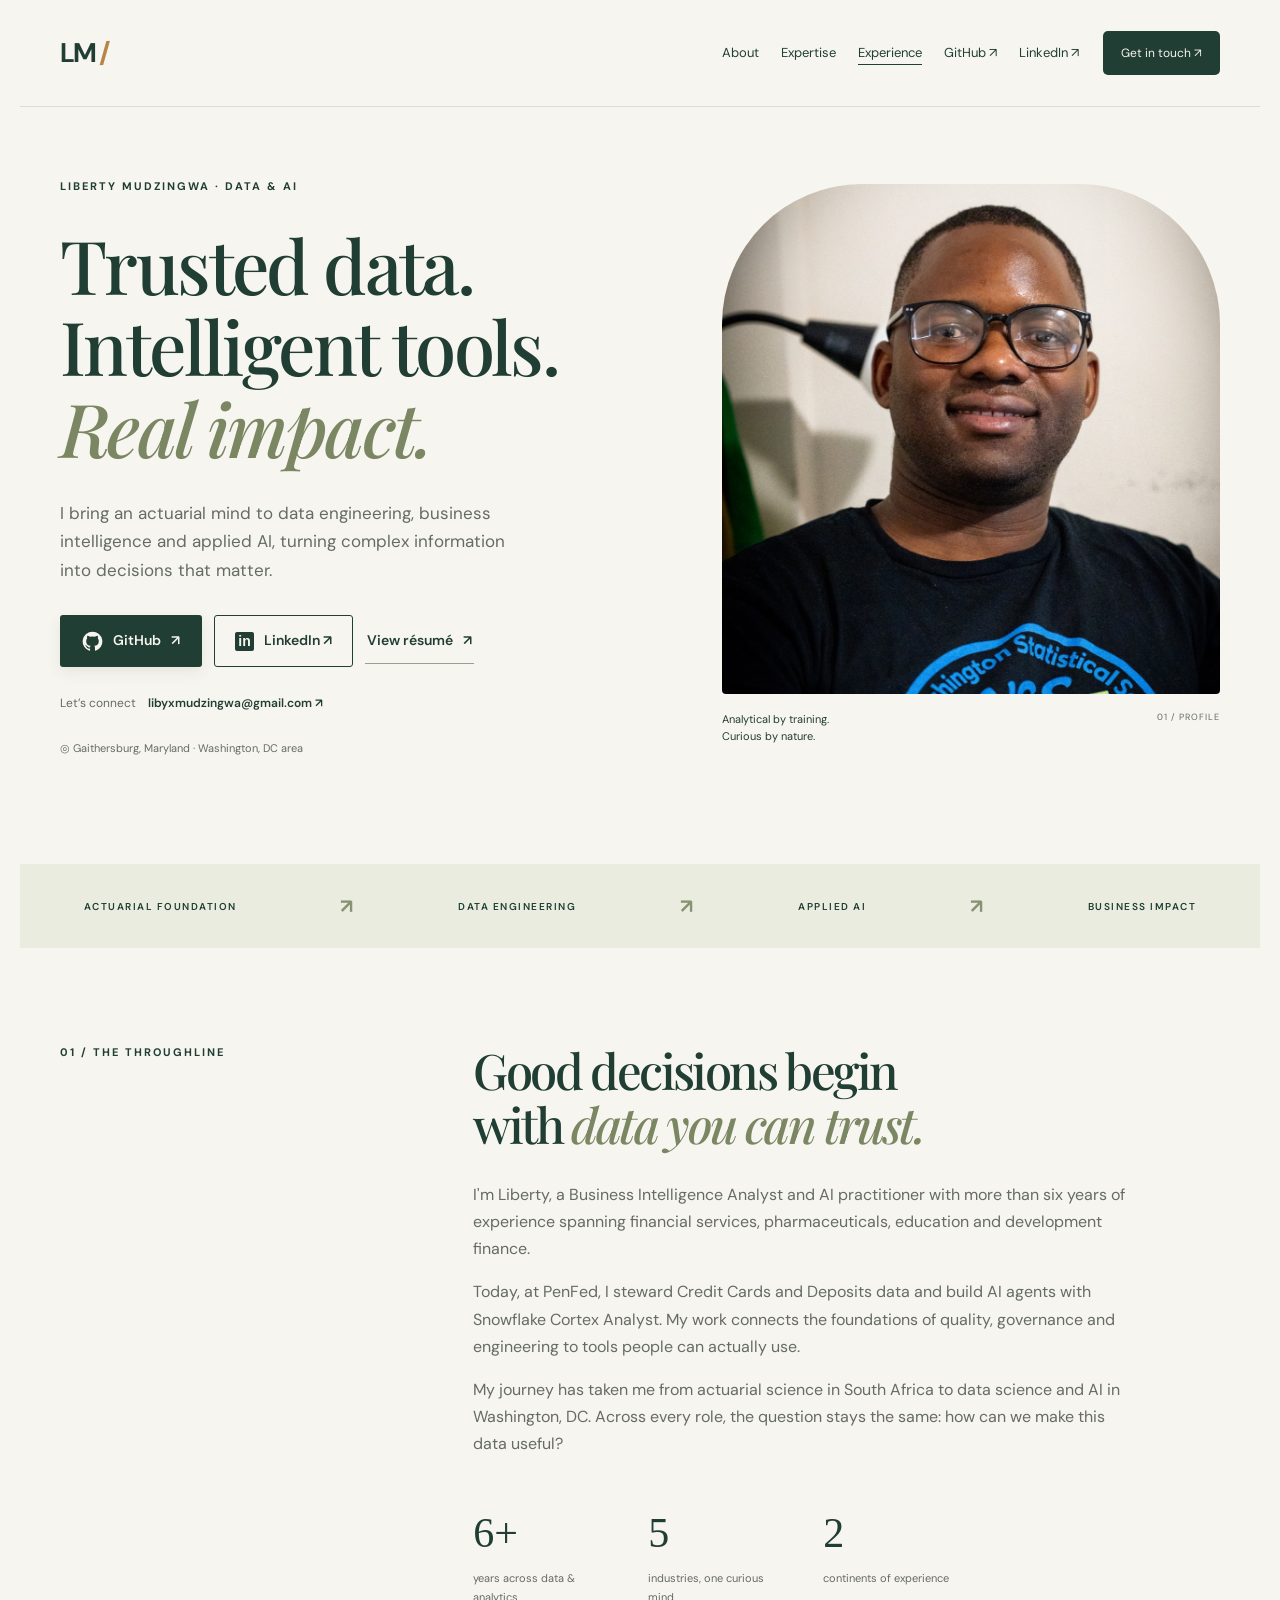
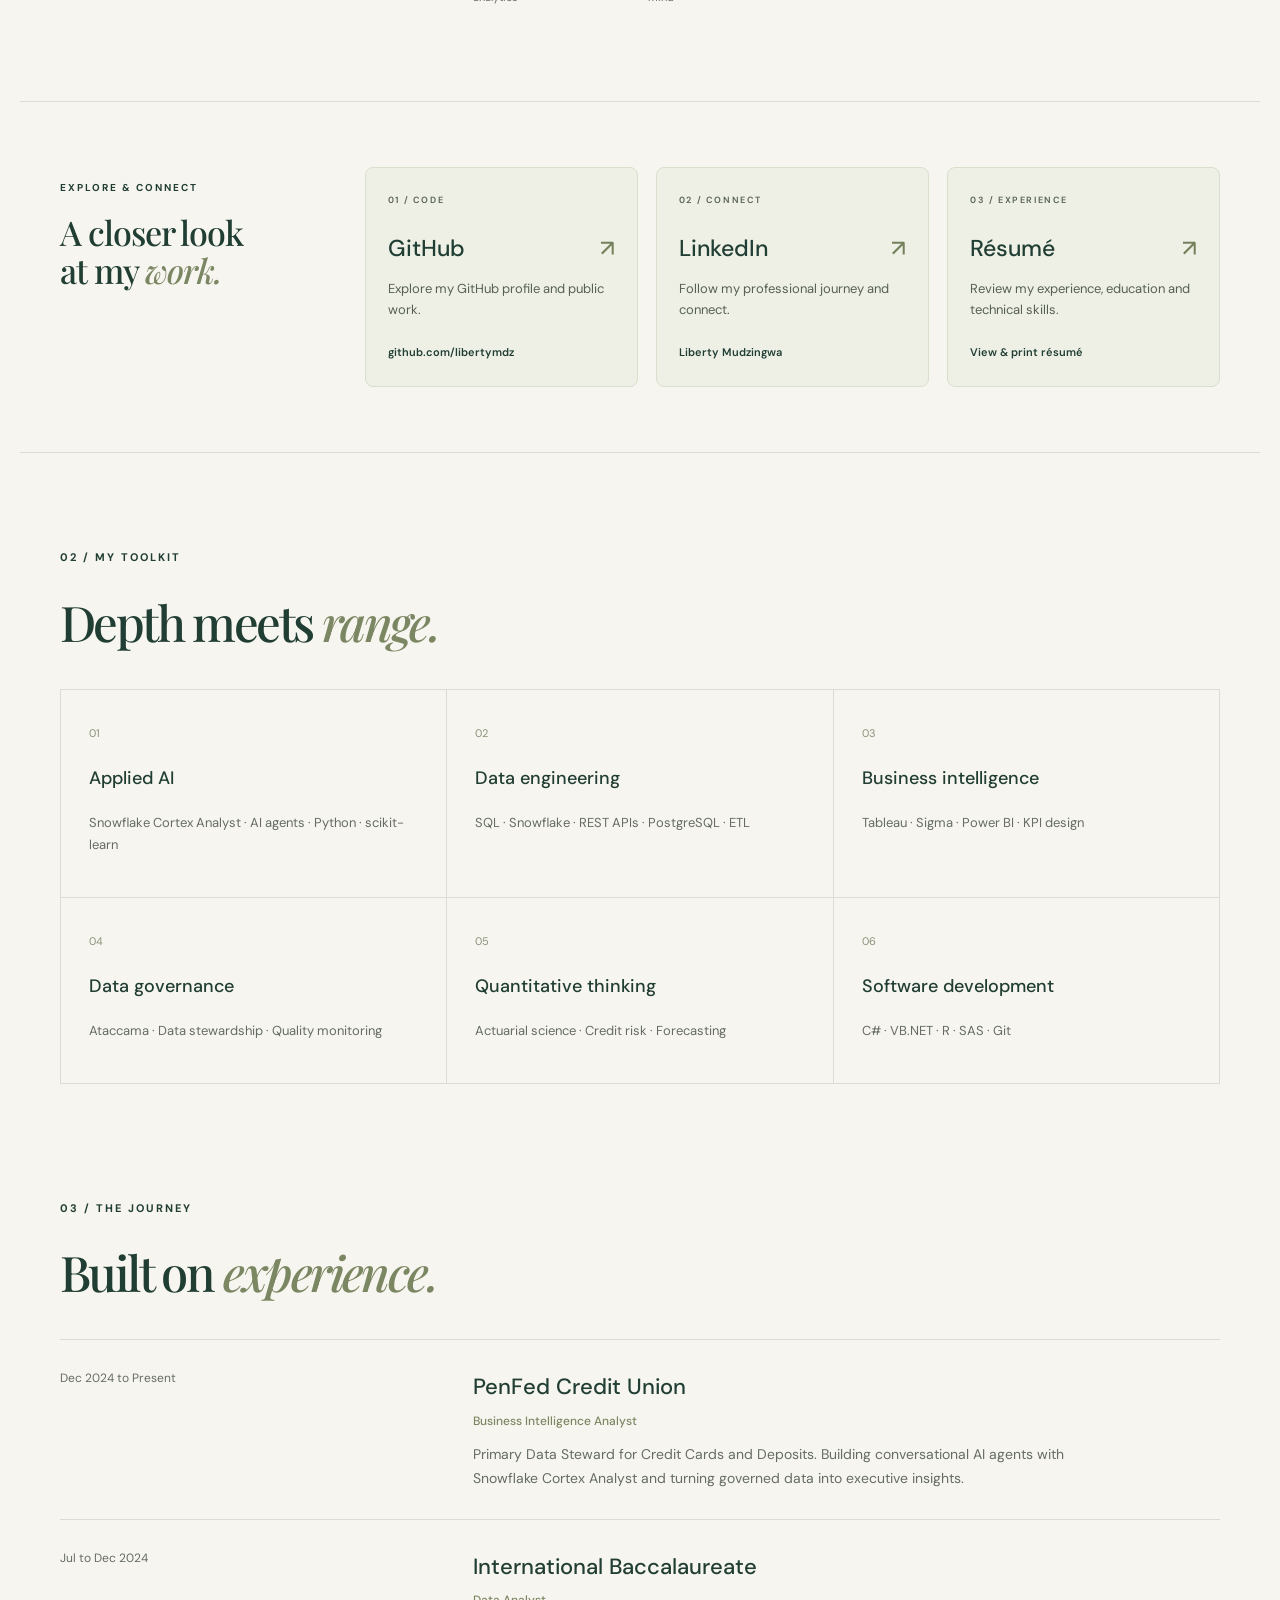
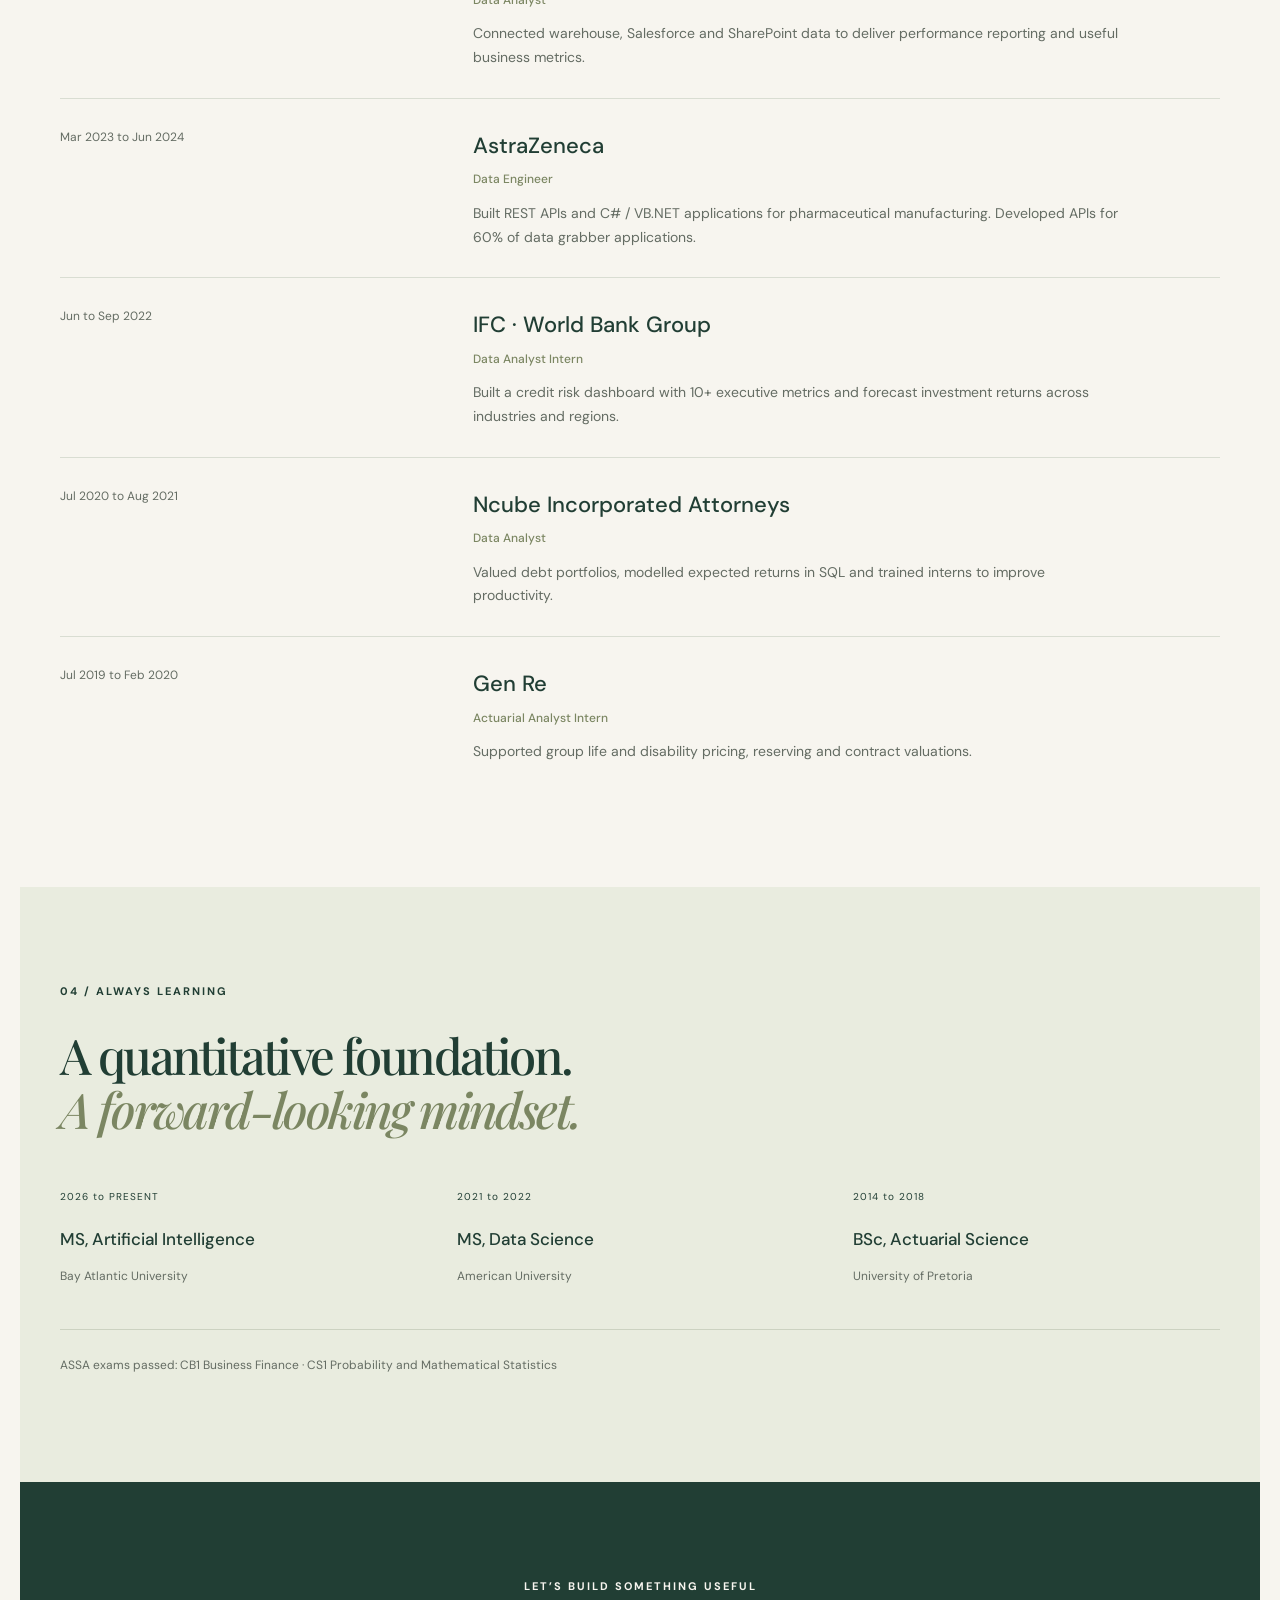
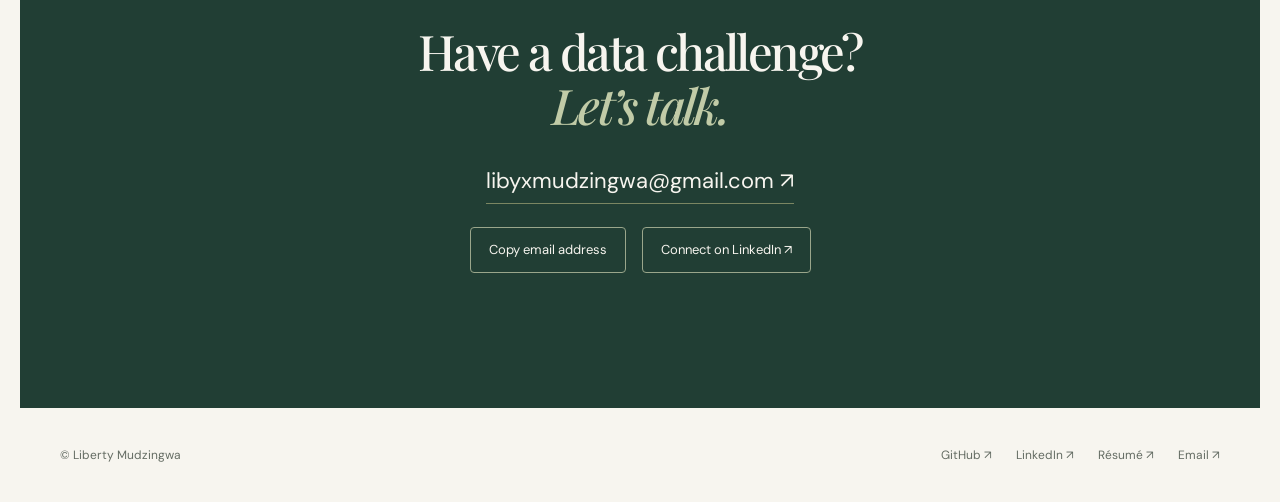
==== commit f8717eb4: "Make GitHub, LinkedIn, resume and contact prominent across devices" ====
--- a/index.html
+++ b/index.html
@@ -1,4 +1,4 @@
-<!doctype html><html lang="en"><head><meta charset="UTF-8"><meta name="viewport" content="width=device-width,initial-scale=1"><meta name="description" content="Liberty Mudzingwa | Business Intelligence Analyst and AI practitioner. Building intelligent tools on trusted data."><meta name="theme-color" content="#213e34"><title>Liberty Mudzingwa | Data & AI</title><link rel="stylesheet" href="style.css"></head><body><header><a class="brand" href="#">LM<span> / </span></a><button class="menu-toggle" type="button" aria-expanded="false" aria-controls="main-nav">Menu <span aria-hidden="true">☰</span></button><nav id="main-nav" aria-label="Main navigation"><a href="#about">About</a><a href="#expertise">Expertise</a><a href="#experience">Experience</a><a href="mailto:libyxmudzingwa@gmail.com">Let’s connect ↗</a></nav></header><main id="top"><section class="hero"><div class="intro"><p class="eyebrow">LIBERTY MUDZINGWA · DATA & AI</p><h1>Trusted data.<br>Intelligent tools.<br><em>Real impact.</em></h1><p class="lead">I bring an actuarial mind to data engineering, business intelligence and applied AI, turning complex information into decisions that matter.</p><div class="actions"><a class="button" href="mailto:libyxmudzingwa@gmail.com">Start a conversation ↗</a><a href="https://github.com/libertymdz">Explore my GitHub ↗</a></div><p class="location">◎ Gaithersburg, Maryland · Washington, DC area</p></div><figure><img src="profile.jpg" alt="Liberty Mudzingwa smiling, wearing glasses and a Washington Statistical Society shirt"><figcaption><span>Analytical by training.<br>Curious by nature.</span><span>01 / PROFILE</span></figcaption></figure></section><div class="strip"><span>ACTUARIAL FOUNDATION</span><b>↗</b><span>DATA ENGINEERING</span><b>↗</b><span>APPLIED AI</span><b>↗</b><span>BUSINESS IMPACT</span></div><section id="about" class="about"><p class="eyebrow">01 / THE THROUGHLINE</p><div><h2>Good decisions begin<br>with <em>data you can trust.</em></h2><p>I'm Liberty, a Business Intelligence Analyst and AI practitioner with more than six years of experience spanning financial services, pharmaceuticals, education and development finance.</p><p>Today, at PenFed, I steward Credit Cards and Deposits data and build AI agents with Snowflake Cortex Analyst. My work connects the foundations of quality, governance and engineering to tools people can actually use.</p><p>My journey has taken me from actuarial science in South Africa to data science and AI in Washington, DC. Across every role, the question stays the same: how can we make this data useful?</p><div class="facts"><div><strong>6+</strong><span>years across data & analytics</span></div><div><strong>5</strong><span>industries, one curious mind</span></div><div><strong>2</strong><span>continents of experience</span></div></div></div></section><section id="expertise"><div class="section-title"><p class="eyebrow">02 / MY TOOLKIT</p><h2>Depth meets <em>range.</em></h2></div><div class="skills"><article class="skill"><span>01</span><h3>Applied AI</h3><p>Snowflake Cortex Analyst · AI agents · Python · scikit-learn</p></article><article class="skill"><span>02</span><h3>Data engineering</h3><p>SQL · Snowflake · REST APIs · PostgreSQL · ETL</p></article><article class="skill"><span>03</span><h3>Business intelligence</h3><p>Tableau · Sigma · Power BI · KPI design</p></article><article class="skill"><span>04</span><h3>Data governance</h3><p>Ataccama · Data stewardship · Quality monitoring</p></article><article class="skill"><span>05</span><h3>Quantitative thinking</h3><p>Actuarial science · Credit risk · Forecasting</p></article><article class="skill"><span>06</span><h3>Software development</h3><p>C# · VB.NET · R · SAS · Git</p></article></div></section><section id="experience"><div class="section-title"><p class="eyebrow">03 / THE JOURNEY</p><h2>Built on <em>experience.</em></h2></div><div class="timeline"><article class="role"><span>Dec 2024 to Present</span><div><h3>PenFed Credit Union</h3><h4>Business Intelligence Analyst</h4><p>Primary Data Steward for Credit Cards and Deposits. Building conversational AI agents with Snowflake Cortex Analyst and turning governed data into executive insights.</p></div></article><article class="role"><span>Jul to Dec 2024</span><div><h3>International Baccalaureate</h3><h4>Data Analyst</h4><p>Connected warehouse, Salesforce and SharePoint data to deliver performance reporting and useful business metrics.</p></div></article><article class="role"><span>Mar 2023 to Jun 2024</span><div><h3>AstraZeneca</h3><h4>Data Engineer</h4><p>Built REST APIs and C# / VB.NET applications for pharmaceutical manufacturing. Developed APIs for 60% of data grabber applications.</p></div></article><article class="role"><span>Jun to Sep 2022</span><div><h3>IFC · World Bank Group</h3><h4>Data Analyst Intern</h4><p>Built a credit risk dashboard with 10+ executive metrics and forecast investment returns across industries and regions.</p></div></article><article class="role"><span>Jul 2020 to Aug 2021</span><div><h3>Ncube Incorporated Attorneys</h3><h4>Data Analyst</h4><p>Valued debt portfolios, modelled expected returns in SQL and trained interns to improve productivity.</p></div></article><article class="role"><span>Jul 2019 to Feb 2020</span><div><h3>Gen Re</h3><h4>Actuarial Analyst Intern</h4><p>Supported group life and disability pricing, reserving and contract valuations.</p></div></article></div></section><section class="education"><p class="eyebrow">04 / ALWAYS LEARNING</p><h2>A quantitative foundation.<br><em>A forward-looking mindset.</em></h2><div class="degrees"><article><small>2026 to PRESENT</small><h3>MS, Artificial Intelligence</h3><p>Bay Atlantic University</p></article><article><small>2021 to 2022</small><h3>MS, Data Science</h3><p>American University</p></article><article><small>2014 to 2018</small><h3>BSc, Actuarial Science</h3><p>University of Pretoria</p></article></div><p class="exam">ASSA exams passed: CB1 Business Finance · CS1 Probability and Mathematical Statistics</p></section><section class="contact" id="contact"><p class="eyebrow">LET’S BUILD SOMETHING USEFUL</p><h2>Have a data challenge?<br><em>Let’s talk.</em></h2><a href="mailto:libyxmudzingwa@gmail.com">libyxmudzingwa@gmail.com ↗</a><div class="contact-tools"><button type="button" id="copy-email">Copy email address</button><a href="https://www.linkedin.com/in/liberty-mudzingwa-aa85bab2/">Connect on LinkedIn ↗</a><p id="copy-status" role="status" aria-live="polite"></p></div></section></main><footer><span>© Liberty Mudzingwa</span><span>Thoughtful data. Meaningful impact.</span><a href="https://github.com/libertymdz">GitHub ↗</a></footer><a class="back-top" href="#top" aria-label="Back to top">↑</a><script>
+<!doctype html><html lang="en"><head><meta charset="UTF-8"><meta name="viewport" content="width=device-width,initial-scale=1"><meta name="description" content="Liberty Mudzingwa | Business Intelligence Analyst and AI practitioner. Building intelligent tools on trusted data."><meta name="theme-color" content="#213e34"><title>Liberty Mudzingwa | Data & AI</title><link rel="stylesheet" href="style.css?v=3"></head><body><header><a class="brand" href="#">LM<span> / </span></a><button class="menu-toggle" type="button" aria-expanded="false" aria-controls="main-nav">Menu <span aria-hidden="true">☰</span></button><nav id="main-nav" aria-label="Main navigation"><a href="#about">About</a><a href="#expertise">Expertise</a><a href="#experience">Experience</a><a href="mailto:libyxmudzingwa@gmail.com">Let’s connect ↗</a><a class="nav-social" href="https://github.com/libertymdz" target="_blank" rel="noopener noreferrer">GitHub ↗</a><a class="nav-social" href="https://www.linkedin.com/in/liberty-mudzingwa-aa85bab2/" target="_blank" rel="noopener noreferrer">LinkedIn ↗</a></nav><a class="header-contact" href="#contact">Get in touch ↗</a></header><main id="top"><section class="hero"><div class="intro"><p class="eyebrow">LIBERTY MUDZINGWA · DATA & AI</p><h1>Trusted data.<br>Intelligent tools.<br><em>Real impact.</em></h1><p class="lead">I bring an actuarial mind to data engineering, business intelligence and applied AI, turning complex information into decisions that matter.</p><div class="actions" aria-label="Profile links"><a class="button github-button" href="https://github.com/libertymdz" target="_blank" rel="noopener noreferrer"><svg viewBox="0 0 24 24" aria-hidden="true"><path fill="currentColor" d="M12 .75a11.25 11.25 0 0 0-3.56 21.92c.56.1.77-.24.77-.54v-2.1c-3.14.68-3.8-1.33-3.8-1.33-.51-1.3-1.25-1.65-1.25-1.65-1.02-.7.08-.69.08-.69 1.13.08 1.72 1.16 1.72 1.16 1 1.72 2.63 1.22 3.27.93.1-.73.39-1.22.71-1.5-2.5-.29-5.13-1.25-5.13-5.56 0-1.23.44-2.24 1.16-3.03-.12-.29-.5-1.43.11-2.98 0 0 .95-.3 3.1 1.16a10.8 10.8 0 0 1 5.64 0c2.15-1.46 3.1-1.16 3.1-1.16.61 1.55.23 2.69.11 2.98.72.79 1.16 1.8 1.16 3.03 0 4.32-2.63 5.27-5.14 5.55.4.35.76 1.03.76 2.08v3.11c0 .3.2.65.78.54A11.25 11.25 0 0 0 12 .75Z"/></svg>GitHub <span aria-hidden="true">↗</span></a><a class="button button-outline" href="https://www.linkedin.com/in/liberty-mudzingwa-aa85bab2/" target="_blank" rel="noopener noreferrer"><span class="linkedin-icon" aria-hidden="true">in</span>LinkedIn ↗</a><a class="resume-link" href="resume.html">View résumé <span aria-hidden="true">↗</span></a></div><a class="hero-email" href="mailto:libyxmudzingwa@gmail.com">Let’s connect <span>libyxmudzingwa@gmail.com ↗</span></a><p class="location">◎ Gaithersburg, Maryland · Washington, DC area</p></div><figure><img src="profile.jpg" alt="Liberty Mudzingwa smiling, wearing glasses and a Washington Statistical Society shirt"><figcaption><span>Analytical by training.<br>Curious by nature.</span><span>01 / PROFILE</span></figcaption></figure></section><div class="strip"><span>ACTUARIAL FOUNDATION</span><b>↗</b><span>DATA ENGINEERING</span><b>↗</b><span>APPLIED AI</span><b>↗</b><span>BUSINESS IMPACT</span></div><section id="about" class="about"><p class="eyebrow">01 / THE THROUGHLINE</p><div><h2>Good decisions begin<br>with <em>data you can trust.</em></h2><p>I'm Liberty, a Business Intelligence Analyst and AI practitioner with more than six years of experience spanning financial services, pharmaceuticals, education and development finance.</p><p>Today, at PenFed, I steward Credit Cards and Deposits data and build AI agents with Snowflake Cortex Analyst. My work connects the foundations of quality, governance and engineering to tools people can actually use.</p><p>My journey has taken me from actuarial science in South Africa to data science and AI in Washington, DC. Across every role, the question stays the same: how can we make this data useful?</p><div class="facts"><div><strong>6+</strong><span>years across data & analytics</span></div><div><strong>5</strong><span>industries, one curious mind</span></div><div><strong>2</strong><span>continents of experience</span></div></div></div></section><section class="profile-links" aria-label="Find me online"><div class="links-heading"><p class="eyebrow">EXPLORE & CONNECT</p><h2>A closer look<br>at my <em>work.</em></h2></div><a class="profile-card" href="https://github.com/libertymdz" target="_blank" rel="noopener noreferrer"><span class="card-label">01 / CODE</span><h3>GitHub <span>↗</span></h3><p>Explore my GitHub profile and public work.</p><span class="card-address">github.com/libertymdz</span></a><a class="profile-card" href="https://www.linkedin.com/in/liberty-mudzingwa-aa85bab2/" target="_blank" rel="noopener noreferrer"><span class="card-label">02 / CONNECT</span><h3>LinkedIn <span>↗</span></h3><p>Follow my professional journey and connect.</p><span class="card-address">Liberty Mudzingwa</span></a><a class="profile-card" href="resume.html"><span class="card-label">03 / EXPERIENCE</span><h3>Résumé <span>↗</span></h3><p>Review my experience, education and technical skills.</p><span class="card-address">View & print résumé</span></a></section><section id="expertise"><div class="section-title"><p class="eyebrow">02 / MY TOOLKIT</p><h2>Depth meets <em>range.</em></h2></div><div class="skills"><article class="skill"><span>01</span><h3>Applied AI</h3><p>Snowflake Cortex Analyst · AI agents · Python · scikit-learn</p></article><article class="skill"><span>02</span><h3>Data engineering</h3><p>SQL · Snowflake · REST APIs · PostgreSQL · ETL</p></article><article class="skill"><span>03</span><h3>Business intelligence</h3><p>Tableau · Sigma · Power BI · KPI design</p></article><article class="skill"><span>04</span><h3>Data governance</h3><p>Ataccama · Data stewardship · Quality monitoring</p></article><article class="skill"><span>05</span><h3>Quantitative thinking</h3><p>Actuarial science · Credit risk · Forecasting</p></article><article class="skill"><span>06</span><h3>Software development</h3><p>C# · VB.NET · R · SAS · Git</p></article></div></section><section id="experience"><div class="section-title"><p class="eyebrow">03 / THE JOURNEY</p><h2>Built on <em>experience.</em></h2></div><div class="timeline"><article class="role"><span>Dec 2024 to Present</span><div><h3>PenFed Credit Union</h3><h4>Business Intelligence Analyst</h4><p>Primary Data Steward for Credit Cards and Deposits. Building conversational AI agents with Snowflake Cortex Analyst and turning governed data into executive insights.</p></div></article><article class="role"><span>Jul to Dec 2024</span><div><h3>International Baccalaureate</h3><h4>Data Analyst</h4><p>Connected warehouse, Salesforce and SharePoint data to deliver performance reporting and useful business metrics.</p></div></article><article class="role"><span>Mar 2023 to Jun 2024</span><div><h3>AstraZeneca</h3><h4>Data Engineer</h4><p>Built REST APIs and C# / VB.NET applications for pharmaceutical manufacturing. Developed APIs for 60% of data grabber applications.</p></div></article><article class="role"><span>Jun to Sep 2022</span><div><h3>IFC · World Bank Group</h3><h4>Data Analyst Intern</h4><p>Built a credit risk dashboard with 10+ executive metrics and forecast investment returns across industries and regions.</p></div></article><article class="role"><span>Jul 2020 to Aug 2021</span><div><h3>Ncube Incorporated Attorneys</h3><h4>Data Analyst</h4><p>Valued debt portfolios, modelled expected returns in SQL and trained interns to improve productivity.</p></div></article><article class="role"><span>Jul 2019 to Feb 2020</span><div><h3>Gen Re</h3><h4>Actuarial Analyst Intern</h4><p>Supported group life and disability pricing, reserving and contract valuations.</p></div></article></div></section><section class="education"><p class="eyebrow">04 / ALWAYS LEARNING</p><h2>A quantitative foundation.<br><em>A forward-looking mindset.</em></h2><div class="degrees"><article><small>2026 to PRESENT</small><h3>MS, Artificial Intelligence</h3><p>Bay Atlantic University</p></article><article><small>2021 to 2022</small><h3>MS, Data Science</h3><p>American University</p></article><article><small>2014 to 2018</small><h3>BSc, Actuarial Science</h3><p>University of Pretoria</p></article></div><p class="exam">ASSA exams passed: CB1 Business Finance · CS1 Probability and Mathematical Statistics</p></section><section class="contact" id="contact"><p class="eyebrow">LET’S BUILD SOMETHING USEFUL</p><h2>Have a data challenge?<br><em>Let’s talk.</em></h2><a href="mailto:libyxmudzingwa@gmail.com">libyxmudzingwa@gmail.com ↗</a><div class="contact-tools"><button type="button" id="copy-email">Copy email address</button><a href="https://www.linkedin.com/in/liberty-mudzingwa-aa85bab2/">Connect on LinkedIn ↗</a><p id="copy-status" role="status" aria-live="polite"></p></div></section></main><footer><span>© Liberty Mudzingwa</span><div class="footer-links"><a href="https://github.com/libertymdz" target="_blank" rel="noopener noreferrer">GitHub ↗</a><a href="https://www.linkedin.com/in/liberty-mudzingwa-aa85bab2/" target="_blank" rel="noopener noreferrer">LinkedIn ↗</a><a href="resume.html">Résumé ↗</a><a href="mailto:libyxmudzingwa@gmail.com">Email ↗</a></div></footer><a class="back-top" href="#top" aria-label="Back to top">↑</a><script>
 const menu=document.querySelector('.menu-toggle'),nav=document.querySelector('#main-nav');
 function closeMenu(){menu.setAttribute('aria-expanded','false');nav.classList.remove('open')}
 menu.addEventListener('click',()=>{const open=menu.getAttribute('aria-expanded')!=='true';menu.setAttribute('aria-expanded',String(open));nav.classList.toggle('open',open)});
--- a/style.css
+++ b/style.css
@@ -6,3 +6,9 @@
 @media(max-width:760px){header{flex-wrap:wrap;gap:0;padding:12px 20px}.menu-toggle{display:flex;align-items:center;gap:14px;min-height:44px;border:1px solid var(--line);border-radius:4px;background:transparent;color:var(--ink);padding:8px 14px;font-size:14px}nav{display:none;width:100%;flex-direction:column;gap:0;padding:12px 0}nav.open{display:flex}nav a,nav a:nth-child(2){display:flex;min-height:48px;font-size:15px;padding:8px 0;border-bottom:1px solid var(--line)}figure img{height:auto;aspect-ratio:4/5;max-height:560px}.facts{flex-wrap:wrap}.contact>a{overflow-wrap:anywhere}.back-top{right:16px;bottom:16px}}
 @media(max-width:440px){.skills{grid-template-columns:1fr}.hero h1{font-size:clamp(38px,11vw,48px);letter-spacing:-1.8px}h2{font-size:34px;letter-spacing:-1.4px}.skill{padding:24px}.actions{align-items:flex-start;gap:12px;flex-direction:column}.strip{justify-content:center;gap:12px 24px}.facts{gap:20px}.facts>div{flex:1 1 100px}.contact{padding-inline:20px}}
 @media(prefers-reduced-motion:reduce){*,*::before,*::after{transition:none!important;scroll-behavior:auto!important}}
+
+/* Prominent profile links */
+header{gap:24px}header nav{margin-left:auto;gap:22px}header nav>a[href^="mailto"]{display:none}.header-contact{background:var(--ink);color:var(--paper);padding:10px 18px;border-radius:5px;font-size:12px;white-space:nowrap;min-height:44px;display:inline-flex;align-items:center}.hero .actions{gap:12px;margin-bottom:18px}.hero .actions a{font-size:14px;font-weight:600;gap:10px}.github-button{padding:14px 22px;box-shadow:0 5px 15px #213e3415}.github-button svg{width:21px;height:21px}.button-outline{background:transparent;color:var(--ink);border:1px solid var(--ink);padding:13px 20px}.linkedin-icon{background:var(--ink);color:var(--paper);border-radius:2px;width:19px;height:19px;display:inline-flex;align-items:center;justify-content:center;font:bold 14px Arial}.resume-link{border-bottom:1px solid #98a28d;padding:10px 2px}.hero-email{font-size:12px;display:flex;flex-wrap:wrap;gap:4px 12px;color:var(--muted);padding:8px 0}.hero-email span{color:var(--ink);font-weight:600;overflow-wrap:anywhere}.hero .location{margin-top:18px}.profile-links{padding-top:65px;padding-bottom:65px;display:grid;grid-template-columns:1.05fr repeat(3,1fr);gap:18px;border-bottom:1px solid var(--line);align-items:stretch}.links-heading{padding:12px 5px 0 0}.links-heading .eyebrow{font-size:10px;margin-bottom:18px}.links-heading h2{font-size:34px;letter-spacing:-1px}.profile-card{background:#eef0e6;border:1px solid #d9dfcd;border-radius:8px;padding:25px 22px;display:flex;flex-direction:column;transition:background .2s,transform .2s,box-shadow .2s}.profile-card:hover{text-decoration:none;background:#e5e9da;transform:translateY(-4px);box-shadow:0 12px 24px #213e340d}.card-label{font-size:9px;letter-spacing:1.6px;color:#57624f;font-weight:600}.profile-card h3{display:flex;justify-content:space-between;gap:12px;font-size:23px;font-weight:500;margin:20px 0 10px}.profile-card h3 span{color:#74815b}.profile-card p{font-size:13px;color:#566151;line-height:1.65;margin:0 0 22px}.card-address{font-size:11px;font-weight:600;margin-top:auto;overflow-wrap:anywhere}.footer-links{display:flex;flex-wrap:wrap;gap:24px}footer{align-items:center;font-size:12px}footer a{min-height:44px;display:inline-flex;align-items:center}
+@media(min-width:761px) and (max-width:1100px){header{gap:16px;padding-inline:24px}header nav{gap:14px;font-size:12px}.header-contact{padding-inline:12px}.profile-links{grid-template-columns:repeat(3,1fr)}.links-heading{grid-column:1/-1}.links-heading h2 br{display:none}.links-heading h2{margin-bottom:10px}}
+@media(max-width:760px){header{gap:12px}.brand{margin-right:auto}.menu-toggle{order:3;margin-left:0}.header-contact{order:2;min-height:44px}.menu-toggle{font-size:12px;padding:8px 12px}header nav{order:4;margin:0;gap:0}.hero .actions{display:grid;grid-template-columns:1fr 1fr;width:100%;gap:12px;max-width:440px}.hero .actions .button{justify-content:center;padding:13px 12px}.hero .actions .resume-link{grid-column:1/-1;justify-content:center;border:1px solid #b7c0ab;border-radius:4px;padding:12px}.hero-email{font-size:12px}.hero-email span{flex-basis:100%}.profile-links{grid-template-columns:1fr;gap:14px;padding-top:45px;padding-bottom:45px}.links-heading h2 br{display:none}.links-heading h2{margin-bottom:12px}.profile-card{padding:22px}.profile-card h3{margin-top:10px}.profile-card p{margin-bottom:16px}.footer-links{gap:8px 20px}footer{flex-direction:column;align-items:flex-start;gap:8px}.contact-tools a{font-weight:600}.contact-tools{gap:12px}}
+@media(max-width:360px){header{padding-inline:16px;gap:8px}.header-contact{font-size:11px;padding-inline:10px}.menu-toggle{gap:8px}.hero .actions a{font-size:13px}}
